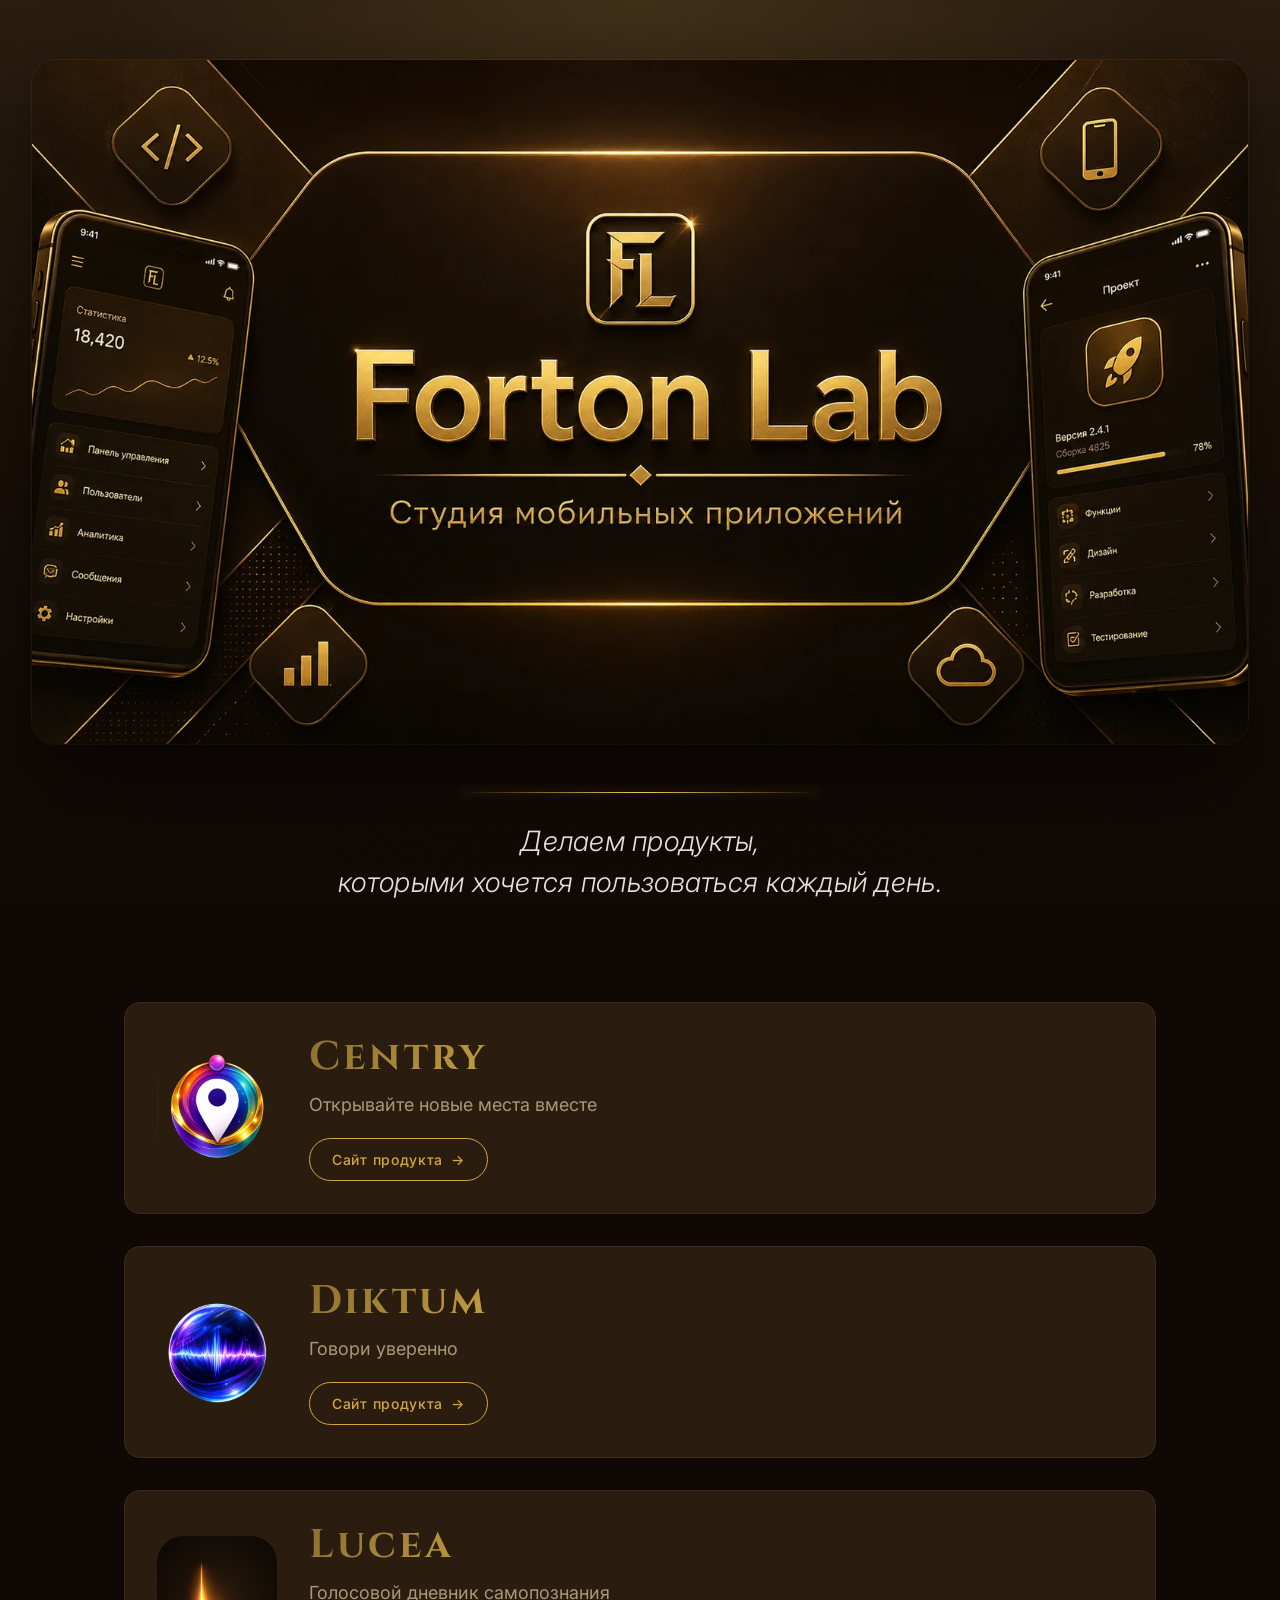
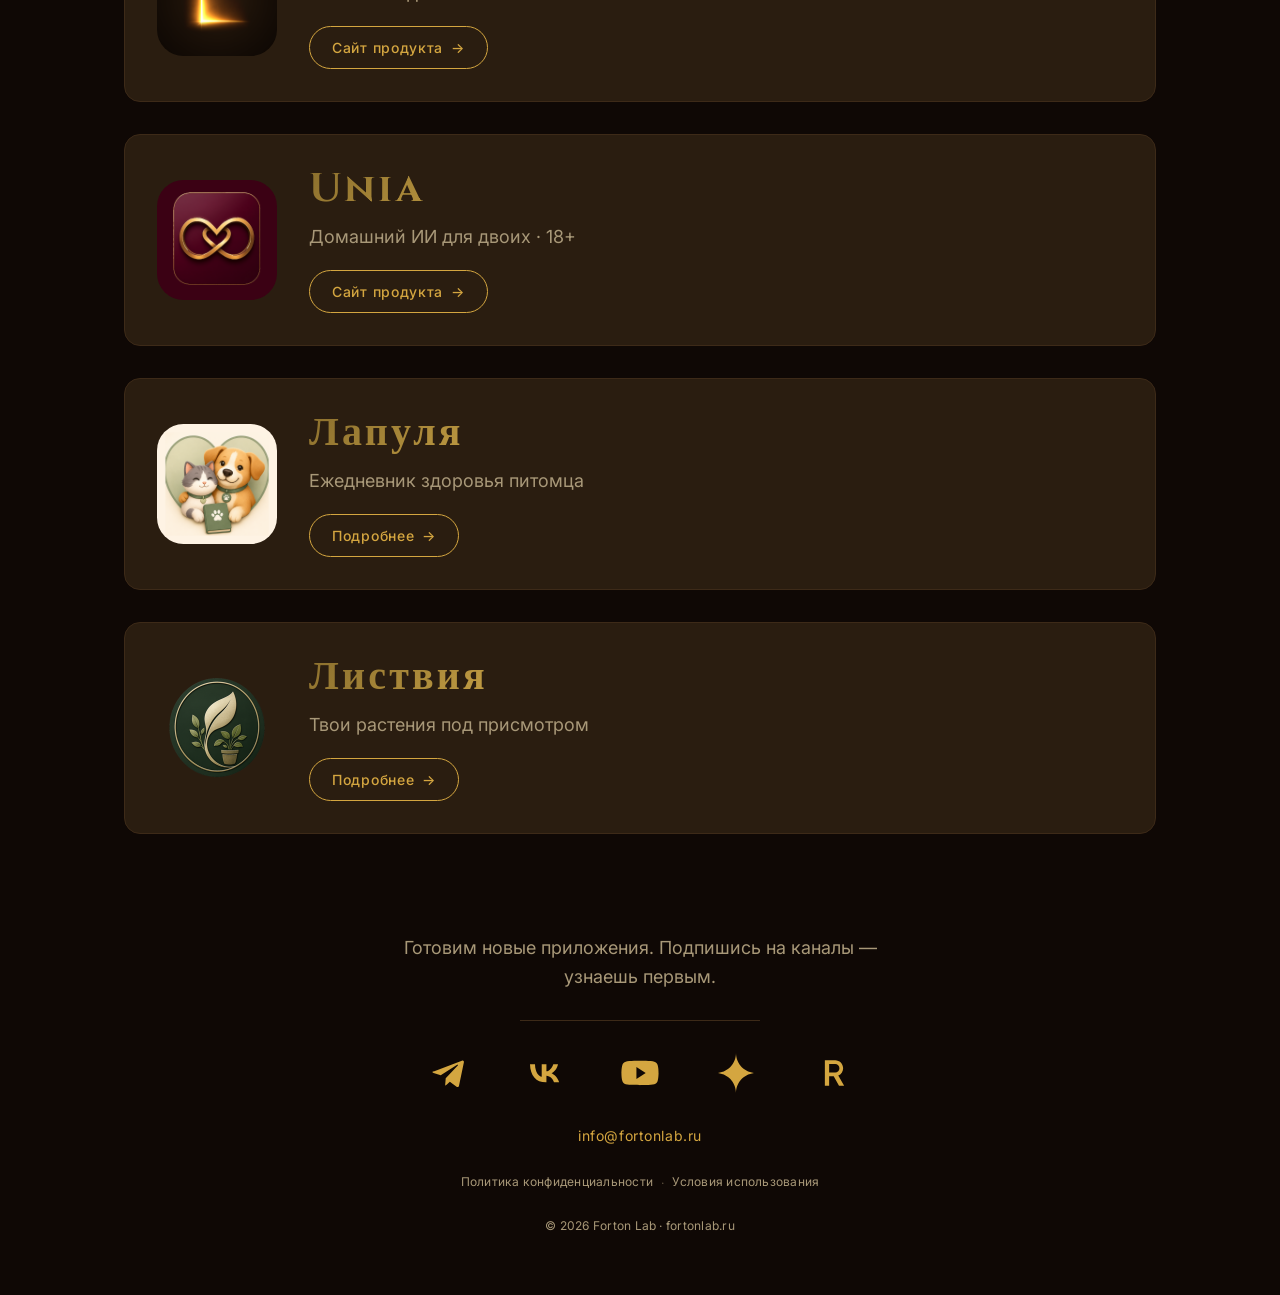
==== index.html @ 4fe11353 "feat: лендинг Листвии (fortonlab.ru/listvia) + карточка на главной + Metrika click_app_listvia Co-Au" ====
<!DOCTYPE html>
<html lang="ru">
<head>
  <meta charset="UTF-8">
  <meta name="viewport" content="width=device-width, initial-scale=1.0">
  <title>Forton Lab — российская студия мобильных приложений</title>
  <meta name="description" content="Forton Lab — российская студия мобильных приложений. Centry, Diktum и другие продукты для русскоязычной аудитории.">

  <meta property="og:type" content="website">
  <meta property="og:url" content="https://fortonlab.ru/">
  <meta property="og:title" content="Forton Lab — российская студия мобильных приложений">
  <meta property="og:description" content="Делаем продукты, которыми хочется пользоваться каждый день. Centry, Diktum и другие.">
  <meta property="og:image" content="https://fortonlab.ru/assets/og.png">
  <meta property="og:locale" content="ru_RU">

  <meta name="twitter:card" content="summary_large_image">
  <meta name="twitter:title" content="Forton Lab — российская студия мобильных приложений">
  <meta name="twitter:description" content="Делаем продукты, которыми хочется пользоваться каждый день.">
  <meta name="twitter:image" content="https://fortonlab.ru/assets/og.png">

  <link rel="icon" type="image/png" sizes="32x32" href="assets/favicon-32.png?v=2">
  <link rel="icon" type="image/png" sizes="192x192" href="assets/favicon-192.png?v=2">
  <link rel="apple-touch-icon" sizes="180x180" href="assets/favicon-180.png?v=2">

  <link rel="preconnect" href="https://fonts.googleapis.com">
  <link rel="preconnect" href="https://fonts.gstatic.com" crossorigin>
  <link rel="preload" as="style" href="https://fonts.googleapis.com/css2?family=Cinzel:wght@400;700;900&family=Inter:wght@300;400;500&display=swap">
  <link rel="stylesheet" href="https://fonts.googleapis.com/css2?family=Cinzel:wght@400;700;900&family=Inter:wght@300;400;500&display=swap">

  <link rel="stylesheet" href="styles.css">
    <!-- Yandex.Metrika counter -->
    <script type="text/javascript">
       (function(m,e,t,r,i,k,a){m[i]=m[i]||function(){(m[i].a=m[i].a||[]).push(arguments)};
       m[i].l=1*new Date();
       for (var j = 0; j < document.scripts.length; j++) {if (document.scripts[j].src === r) { return; }}
       k=e.createElement(t),a=e.getElementsByTagName(t)[0],k.async=1,k.src=r,a.parentNode.insertBefore(k,a)})
       (window, document, "script", "https://mc.yandex.ru/metrika/tag.js?id=109268634", "ym");

       ym(109268634, "init", {
            ssr:true,
            webvisor:true,
            clickmap:true,
            ecommerce:"dataLayer",
            accurateTrackBounce:true,
            trackLinks:true
       });
    </script>
    <noscript><div><img src="https://mc.yandex.ru/watch/109268634" style="position:absolute; left:-9999px;" alt="" /></div></noscript>
    <!-- /Yandex.Metrika counter -->
    <!-- Yandex.Metrika goals -->
    <script>
    (function() {
      var rules = [
      ["centryweb.ru", "click_app_centry"],
      ["diktumweb.ru", "click_app_diktum"],
      ["luceaweb.ru", "click_app_lucea"],
      ["uniaweb.ru", "click_app_unia"],
      ["/lapulya", "click_app_lapulya"],
      ["/listvia", "click_app_listvia"],
      ["t.me/", "click_channel_tg"],
      ["vk.com/", "click_channel_vk"],
      ["youtube.com/", "click_channel_youtube"],
      ["dzen.ru/", "click_channel_dzen"],
      ["rutube.ru/", "click_channel_rutube"]
      ];
      document.addEventListener('click', function(e) {
        var a = e.target.closest && e.target.closest('a[href]');
        if (!a || !window.ym) return;
        var href = a.getAttribute('href') || '';
        for (var i = 0; i < rules.length; i++) {
          if (href.indexOf(rules[i][0]) !== -1) {
            ym(109268634, 'reachGoal', rules[i][1]);
            break;
          }
        }
      }, true);
    })();
    </script>
    <!-- /Yandex.Metrika goals -->

</head>
<body>

  <main>

    <section class="hero" aria-labelledby="hero-mission">
      <img class="hero__banner" src="assets/hero-banner.webp" alt="Forton Lab — Студия мобильных приложений" width="1600" height="900">
      <p class="hero__mission" id="hero-mission">
        Делаем продукты,<br>
        которыми хочется пользоваться каждый день.
      </p>
    </section>

    <section class="products" aria-label="Продукты студии">

      <article class="product product--left">
        <div class="product__icon-wrap">
          <img class="product__icon" src="assets/centry-icon.png" alt="Centry" width="120" height="120">
        </div>
        <div class="product__body">
          <h2 class="product__name">Centry</h2>
          <p class="product__tagline">Открывайте новые места вместе</p>
          <a class="product__cta" href="https://centryweb.ru" target="_blank" rel="noopener noreferrer">
            Сайт продукта <span aria-hidden="true">→</span>
          </a>
        </div>
      </article>

      <article class="product">
        <div class="product__icon-wrap">
          <img class="product__icon" src="assets/diktum-icon.png" alt="Diktum" width="120" height="120">
        </div>
        <div class="product__body">
          <h2 class="product__name">Diktum</h2>
          <p class="product__tagline">Говори уверенно</p>
          <a class="product__cta" href="https://diktumweb.ru" target="_blank" rel="noopener noreferrer">
            Сайт продукта <span aria-hidden="true">→</span>
          </a>
        </div>
      </article>

      <article class="product">
        <div class="product__icon-wrap">
          <img class="product__icon" src="assets/lucea-icon.png" alt="Lucea" width="120" height="120">
        </div>
        <div class="product__body">
          <h2 class="product__name">Lucea</h2>
          <p class="product__tagline">Голосовой дневник самопознания</p>
          <a class="product__cta" href="https://luceaweb.ru" target="_blank" rel="noopener noreferrer">
            Сайт продукта <span aria-hidden="true">→</span>
          </a>
        </div>
      </article>

      <article class="product">
        <div class="product__icon-wrap">
          <img class="product__icon" src="assets/unia-icon.png" alt="Unia" width="120" height="120">
        </div>
        <div class="product__body">
          <h2 class="product__name">Unia</h2>
          <p class="product__tagline">Домашний ИИ для двоих · 18+</p>
          <a class="product__cta" href="https://uniaweb.ru" target="_blank" rel="noopener noreferrer">
            Сайт продукта <span aria-hidden="true">→</span>
          </a>
        </div>
      </article>

      <article class="product">
        <div class="product__icon-wrap">
          <img class="product__icon" src="assets/lapulya-icon.png" alt="Лапуля" width="120" height="120">
        </div>
        <div class="product__body">
          <h2 class="product__name">Лапуля</h2>
          <p class="product__tagline">Ежедневник здоровья питомца</p>
          <a class="product__cta" href="/lapulya/">
            Подробнее <span aria-hidden="true">→</span>
          </a>
        </div>
      </article>

      <article class="product">
        <div class="product__icon-wrap">
          <img class="product__icon" src="assets/listvia-icon.png" alt="Листвия" width="120" height="120">
        </div>
        <div class="product__body">
          <h2 class="product__name">Листвия</h2>
          <p class="product__tagline">Твои растения под присмотром</p>
          <a class="product__cta" href="/listvia/">
            Подробнее <span aria-hidden="true">→</span>
          </a>
        </div>
      </article>

    </section>

    <section class="soon" aria-label="Скоро">
      <p>Готовим новые приложения. Подпишись на каналы — узнаешь первым.</p>
    </section>

    <footer class="footer">
      <div class="footer__divider" aria-hidden="true"></div>
      <nav class="footer__channels" aria-label="Каналы студии">
        <a class="footer__link" href="https://t.me/fortonlab" target="_blank" rel="noopener noreferrer" aria-label="Telegram">
          <svg viewBox="0 0 28 28" width="28" height="28" fill="none" xmlns="http://www.w3.org/2000/svg" aria-hidden="true">
            <path d="M3.5 13.2L23.7 5.4c.9-.3 1.7.3 1.4 1.3l-3.4 16.2c-.2 1-.9 1.2-1.7.7l-4.7-3.5-2.3 2.2c-.3.3-.5.5-1 .5l.4-5.1L21 8.5c.4-.3-.1-.5-.6-.2l-11.5 7.2-5-1.5c-1.1-.3-1.1-1 .3-1.4z" fill="currentColor"/>
          </svg>
        </a>
        <a class="footer__link" href="https://vk.com/fortonlab" target="_blank" rel="noopener noreferrer" aria-label="VK">
          <svg viewBox="0 0 28 28" width="28" height="28" fill="none" xmlns="http://www.w3.org/2000/svg" aria-hidden="true">
            <path d="M15.4 20.5c-7 0-11-4.8-11.2-12.7h3.5c.1 5.8 2.7 8.3 4.7 8.8V7.8h3.3v5c2-.2 4.1-2.5 4.8-5h3.3c-.5 3.1-2.8 5.4-4.5 6.4 1.7.8 4.3 2.8 5.3 6.3h-3.6c-.8-2.5-2.7-4.4-5.3-4.6v4.6h-.3z" fill="currentColor"/>
          </svg>
        </a>
        <a class="footer__link" href="https://youtube.com/@fortonlab" target="_blank" rel="noopener noreferrer" aria-label="YouTube">
          <svg viewBox="0 0 28 28" width="28" height="28" fill="none" xmlns="http://www.w3.org/2000/svg" aria-hidden="true">
            <path d="M26.4 8.5c-.3-1.2-1.2-2.1-2.4-2.4C21.8 5.5 14 5.5 14 5.5s-7.8 0-10 .6c-1.2.3-2.1 1.2-2.4 2.4C1 10.7 1 14 1 14s0 3.3.6 5.5c.3 1.2 1.2 2.1 2.4 2.4 2.2.6 10 .6 10 .6s7.8 0 10-.6c1.2-.3 2.1-1.2 2.4-2.4.6-2.2.6-5.5.6-5.5s0-3.3-.6-5.5zM11.5 18.2v-8.4l6.5 4.2-6.5 4.2z" fill="currentColor"/>
          </svg>
        </a>
        <a class="footer__link" href="https://dzen.ru/fortonlab" target="_blank" rel="noopener noreferrer" aria-label="Дзен">
          <svg viewBox="0 0 28 28" width="28" height="28" xmlns="http://www.w3.org/2000/svg" aria-hidden="true">
            <path d="M14 0c0 7.732 6.268 14 14 14-7.732 0-14 6.268-14 14 0-7.732-6.268-14-14-14 7.732 0 14-6.268 14-14z" fill="currentColor"/>
          </svg>
        </a>
        <a class="footer__link" href="https://rutube.ru/channel/78015944/" target="_blank" rel="noopener noreferrer" aria-label="Rutube">
          <svg viewBox="0 0 28 28" width="28" height="28" xmlns="http://www.w3.org/2000/svg" aria-hidden="true">
            <path d="M9 5h7.2c3.1 0 5.6 2.5 5.6 5.6 0 2.3-1.4 4.3-3.4 5.1L22.5 23h-3.6l-3.7-6.7H12V23H9V5zm3 2.7v6h4.2c1.7 0 3-1.3 3-3s-1.3-3-3-3H12z" fill="currentColor"/>
          </svg>
        </a>
      </nav>
      <a class="footer__email" href="mailto:info@fortonlab.ru">info@fortonlab.ru</a>
      <nav class="footer__legal" aria-label="Юридические документы">
        <a href="/privacy">Политика конфиденциальности</a>
        <span aria-hidden="true">·</span>
        <a href="/terms">Условия использования</a>
      </nav>
      <p class="footer__copy">© 2026 Forton Lab · fortonlab.ru</p>
    </footer>

  </main>

</body>
</html>
---- styles.css ----
/* ==============================================================
   Forton Lab — landing styles
   Палитра: тёмно-коричневый премиум + золото
   ============================================================== */

:root {
  --bg-base: #1A0F08;
  --bg-deep: #0F0805;
  --bg-card: #2A1D10;
  --border: #3D2A18;
  --gold: #D4A640;
  --gold-bright: #F4C757;
  --gold-dark: #8B6F2D;
  --gold-mid: #B58A3C;
  --text: #E8E0D0;
  --text-muted: #A89878;

  --gold-linear: linear-gradient(135deg, #8B6F2D 0%, #F4C757 50%, #B58A3C 100%);

  --font-display: 'Cinzel', Georgia, serif;
  --font-body: 'Inter', system-ui, -apple-system, sans-serif;
}

/* ----- Reset ----- */

*, *::before, *::after {
  box-sizing: border-box;
  margin: 0;
  padding: 0;
}

html {
  scroll-behavior: smooth;
}

body {
  min-height: 100vh;
  font-family: var(--font-body);
  font-weight: 400;
  color: var(--text);
  background-color: var(--bg-deep);
  background-image:
    radial-gradient(ellipse 70% 45% at 50% 0%, rgba(244, 199, 87, 0.10) 0%, rgba(244, 199, 87, 0) 60%),
    radial-gradient(ellipse 90% 60% at 50% 35%, rgba(212, 166, 64, 0.06) 0%, rgba(212, 166, 64, 0) 65%),
    radial-gradient(ellipse 120% 80% at 50% 100%, rgba(15, 8, 5, 0.85) 0%, rgba(15, 8, 5, 0) 70%),
    linear-gradient(180deg, #2A1D10 0%, #1A0F08 45%, #0F0805 100%);
  background-attachment: fixed;
  background-repeat: no-repeat;
  -webkit-font-smoothing: antialiased;
  -moz-osx-font-smoothing: grayscale;
  text-rendering: optimizeLegibility;
  line-height: 1.5;
  position: relative;
}

body::before {
  content: "";
  position: fixed;
  inset: 0;
  pointer-events: none;
  z-index: 0;
  background-image: url("data:image/svg+xml;utf8,<svg xmlns='http://www.w3.org/2000/svg' width='160' height='160'><filter id='n'><feTurbulence type='fractalNoise' baseFrequency='0.9' numOctaves='2' stitchTiles='stitch'/><feColorMatrix values='0 0 0 0 0.83 0 0 0 0 0.65 0 0 0 0 0.25 0 0 0 0.06 0'/></filter><rect width='100%' height='100%' filter='url(%23n)'/></svg>");
  opacity: 0.35;
  mix-blend-mode: overlay;
}


img {
  max-width: 100%;
  height: auto;
  display: block;
}

a {
  color: var(--gold);
  text-decoration: none;
  transition: color 0.2s ease;
}

main {
  width: 100%;
  max-width: 1080px;
  margin: 0 auto;
  padding: 0 24px;
  position: relative;
  z-index: 1;
}

/* ----- Gold linear text helper ----- */

.gold-text {
  background: var(--gold-linear);
  -webkit-background-clip: text;
  -webkit-text-fill-color: transparent;
  background-clip: text;
  color: transparent;
}

/* ============================================================
   1. Hero
   ============================================================ */

.hero {
  min-height: min(100vh, 880px);
  display: flex;
  flex-direction: column;
  align-items: center;
  justify-content: center;
  text-align: center;
  padding: 60px 0;
  gap: 48px;
  /* выход за пределы main для широкого баннера */
  width: 100vw;
  margin-left: calc(50% - 50vw);
  margin-right: calc(50% - 50vw);
  padding-left: 32px;
  padding-right: 32px;
}

.hero__banner {
  width: 100%;
  max-width: 1500px;
  height: auto;
  border-radius: 24px;
  box-shadow:
    0 32px 80px rgba(0, 0, 0, 0.5),
    0 0 0 1px rgba(212, 166, 64, 0.10);
}

.hero__mission {
  max-width: 880px;
  font-family: var(--font-body);
  font-size: clamp(20px, 2.4vw, 28px);
  font-weight: 300;
  font-style: italic;
  color: var(--text);
  line-height: 1.45;
  letter-spacing: 0.01em;
  position: relative;
}

.hero__mission::before {
  content: "";
  display: block;
  width: clamp(200px, 38vw, 360px);
  height: 1px;
  margin: 0 auto 28px;
  background: linear-gradient(90deg,
    rgba(212, 166, 64, 0) 0%,
    rgba(212, 166, 64, 0.5) 20%,
    rgba(244, 199, 87, 1) 50%,
    rgba(212, 166, 64, 0.5) 80%,
    rgba(212, 166, 64, 0) 100%);
  box-shadow: 0 0 8px rgba(244, 199, 87, 0.4);
}

/* ============================================================
   2-3. Products
   ============================================================ */

.products {
  display: flex;
  flex-direction: column;
  gap: 32px;
  padding: 40px 0;
}

.product {
  display: flex;
  align-items: center;
  gap: 32px;
  background: var(--bg-card);
  border: 1px solid var(--border);
  border-radius: 16px;
  padding: 32px;
  transition: box-shadow 0.3s ease, border-color 0.3s ease, transform 0.3s ease;
}

.product:hover {
  box-shadow: 0 0 24px rgba(212, 166, 64, 0.12);
  border-color: rgba(212, 166, 64, 0.35);
  transform: translateY(-2px);
}

.product--right {
  flex-direction: row-reverse;
  text-align: right;
}

.product__icon-wrap {
  flex: 0 0 auto;
}

.product__icon {
  width: 120px;
  height: 120px;
  border-radius: 22%;
  display: block;
}

.product__body {
  flex: 1 1 auto;
  display: flex;
  flex-direction: column;
  gap: 12px;
  min-width: 0;
}

.product--right .product__body {
  align-items: flex-end;
}

.product__name {
  font-family: var(--font-display);
  font-weight: 700;
  font-size: clamp(28px, 4vw, 40px);
  letter-spacing: 0.08em;
  line-height: 1.1;
  background: var(--gold-linear);
  -webkit-background-clip: text;
  -webkit-text-fill-color: transparent;
  background-clip: text;
  color: transparent;
}

.product__tagline {
  font-size: clamp(15px, 1.6vw, 18px);
  font-weight: 400;
  color: var(--text-muted);
}

.product__cta {
  display: inline-flex;
  align-items: center;
  gap: 8px;
  margin-top: 8px;
  padding: 10px 22px;
  border: 1px solid var(--gold);
  border-radius: 999px;
  background: transparent;
  color: var(--gold);
  font-family: var(--font-body);
  font-size: 14px;
  font-weight: 500;
  letter-spacing: 0.05em;
  text-transform: none;
  transition: background 0.2s ease, border-color 0.2s ease, color 0.2s ease;
  align-self: flex-start;
}

.product--right .product__cta {
  align-self: flex-end;
}

.product__cta:hover,
.product__cta:focus-visible {
  background: rgba(212, 166, 64, 0.08);
  border-color: var(--gold-bright);
  color: var(--gold-bright);
  outline: none;
}

.product__cta:focus-visible {
  outline: 2px solid var(--gold-bright);
  outline-offset: 3px;
}

/* ============================================================
   4. Soon
   ============================================================ */

.soon {
  text-align: center;
  padding: 60px 0 16px;
}

.soon p {
  font-size: 18px;
  color: var(--text-muted);
  max-width: 520px;
  margin: 0 auto;
  line-height: 1.6;
}

/* ============================================================
   5. Footer
   ============================================================ */

.footer {
  display: flex;
  flex-direction: column;
  align-items: center;
  gap: 24px;
  padding: 12px 0 60px;
}

.footer__divider {
  width: 240px;
  height: 1px;
  background: var(--border);
}

.footer__channels {
  display: flex;
  align-items: center;
  gap: 40px;
}

.footer__link {
  display: inline-flex;
  align-items: center;
  justify-content: center;
  width: 56px;
  height: 56px;
  border-radius: 50%;
  color: var(--gold);
  transition: color 0.2s ease, background 0.2s ease, transform 0.2s ease;
}

.footer__link svg {
  width: 40px;
  height: 40px;
}

.footer__link:hover,
.footer__link:focus-visible {
  color: var(--gold-bright);
  background: rgba(212, 166, 64, 0.06);
  transform: translateY(-1px);
  outline: none;
}

.footer__link:focus-visible {
  outline: 2px solid var(--gold-bright);
  outline-offset: 2px;
}

.footer__email {
  font-size: 14px;
  font-weight: 400;
  letter-spacing: 0.04em;
  color: var(--gold);
  border-bottom: 1px solid transparent;
  padding-bottom: 2px;
  transition: color 0.2s ease, border-color 0.2s ease;
}

.footer__email:hover,
.footer__email:focus-visible {
  color: var(--gold-bright);
  border-bottom-color: rgba(244, 199, 87, 0.5);
  outline: none;
}

.footer__email:focus-visible {
  outline: 2px solid var(--gold-bright);
  outline-offset: 4px;
  border-radius: 2px;
}

.footer__legal {
  display: flex;
  align-items: center;
  gap: 8px;
  font-size: 12px;
  letter-spacing: 0.02em;
}

.footer__legal a {
  color: var(--text-muted);
  text-decoration: none;
  border-bottom: 1px solid transparent;
  padding-bottom: 1px;
  transition: color 0.2s ease, border-color 0.2s ease;
}

.footer__legal a:hover,
.footer__legal a:focus-visible {
  color: var(--gold);
  border-bottom-color: rgba(212, 166, 64, 0.5);
  outline: none;
}

.footer__legal a:focus-visible {
  outline: 2px solid var(--gold-bright);
  outline-offset: 4px;
  border-radius: 2px;
}

.footer__legal span {
  color: var(--text-muted);
  opacity: 0.5;
}

.footer__copy {
  font-size: 12px;
  color: var(--text-muted);
  letter-spacing: 0.02em;
}

/* ============================================================
   Responsive — единственный брейкпоинт 768px
   ============================================================ */

@media (max-width: 768px) {

  main {
    padding: 0 20px;
  }

  .hero {
    min-height: auto;
    padding: 60px 16px 48px;
    gap: 32px;
  }

  .hero__banner {
    border-radius: 14px;
    box-shadow:
      0 16px 36px rgba(0, 0, 0, 0.4),
      0 0 0 1px rgba(212, 166, 64, 0.08);
  }

  .hero__mission {
    font-size: 18px;
    max-width: 92%;
    line-height: 1.5;
  }

  .hero__mission::before {
    width: clamp(160px, 60vw, 240px);
    margin-bottom: 20px;
  }

  .products {
    padding: 24px 0;
    gap: 20px;
  }

  .product,
  .product--right {
    flex-direction: column;
    text-align: center;
    align-items: center;
    gap: 20px;
    padding: 28px 24px;
  }

  .product--right .product__body,
  .product__body {
    align-items: center;
  }

  .product__cta,
  .product--right .product__cta {
    align-self: center;
  }

  .soon {
    padding: 40px 0 12px;
  }

  .soon p {
    font-size: 16px;
  }

  .footer {
    padding: 8px 0 48px;
  }

  .footer__channels {
    gap: 28px;
  }

  .footer__link {
    width: 48px;
    height: 48px;
  }

  .footer__link svg {
    width: 34px;
    height: 34px;
  }

}
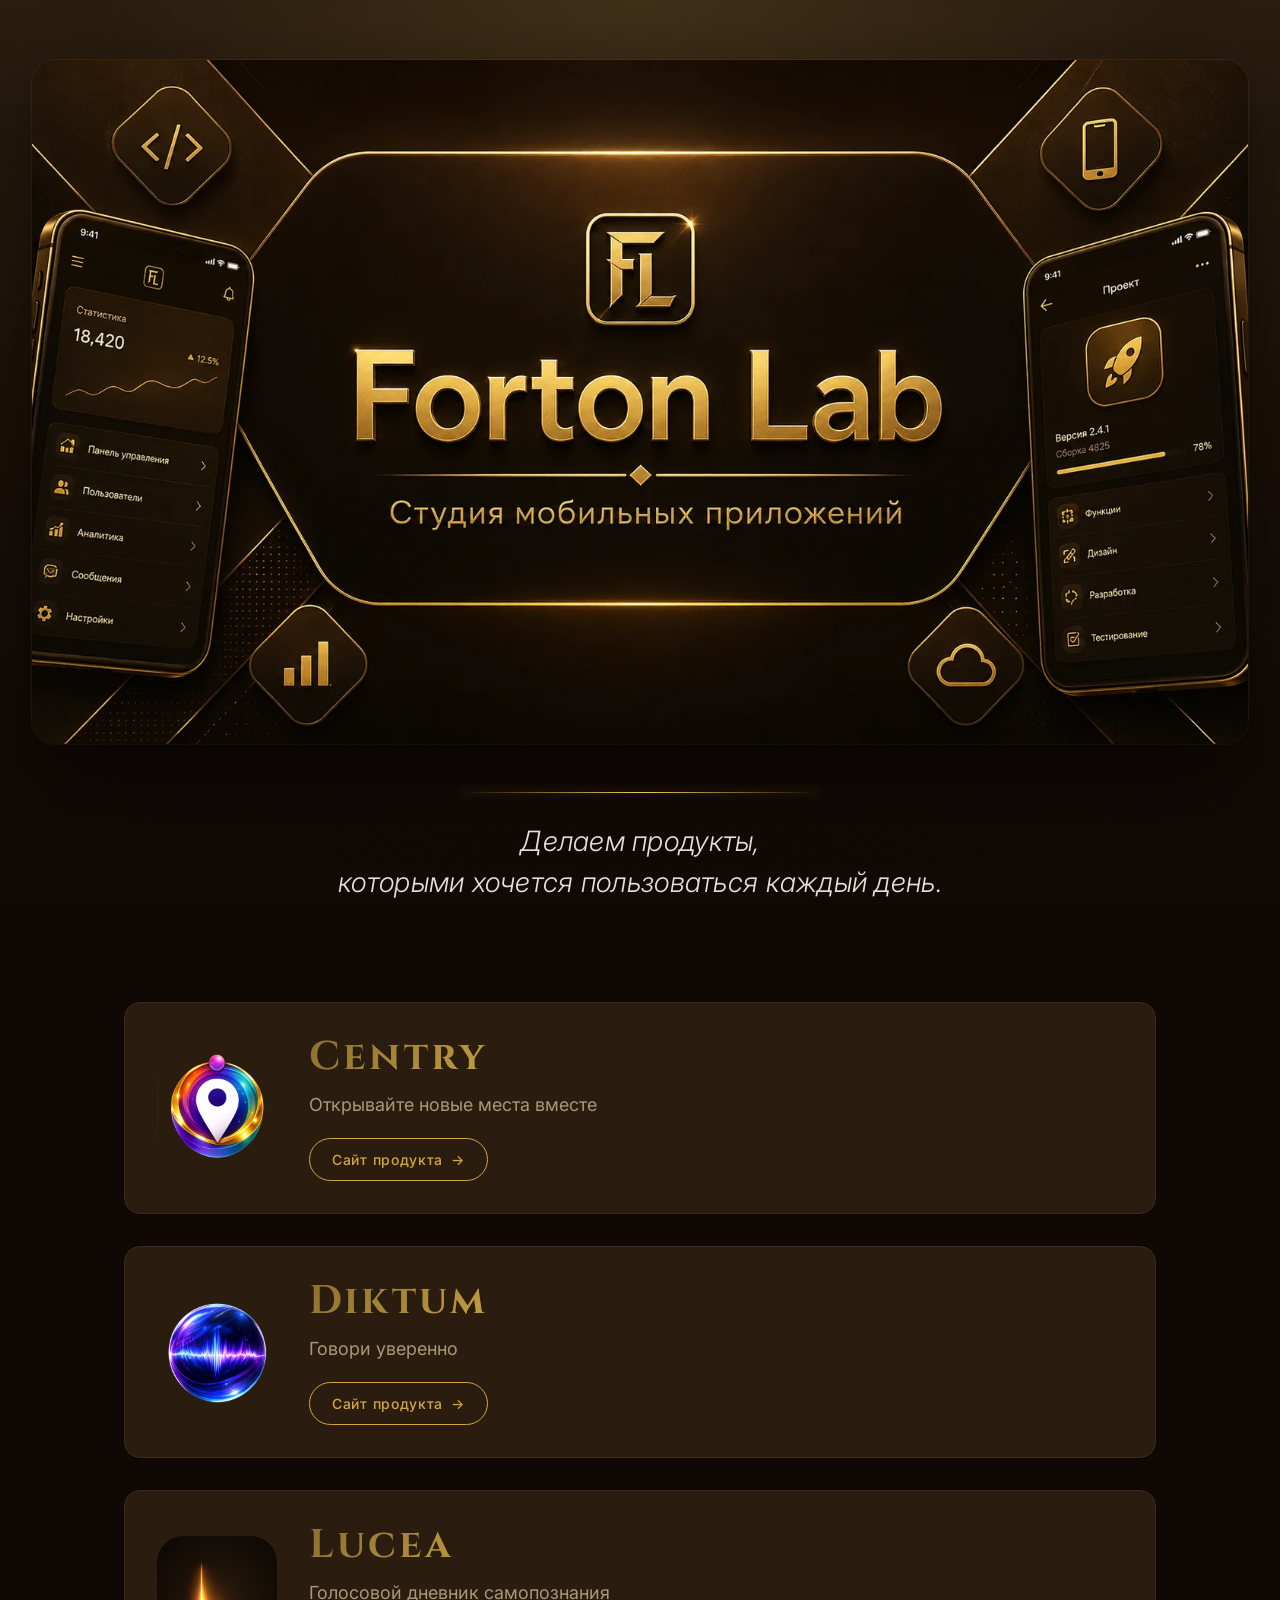
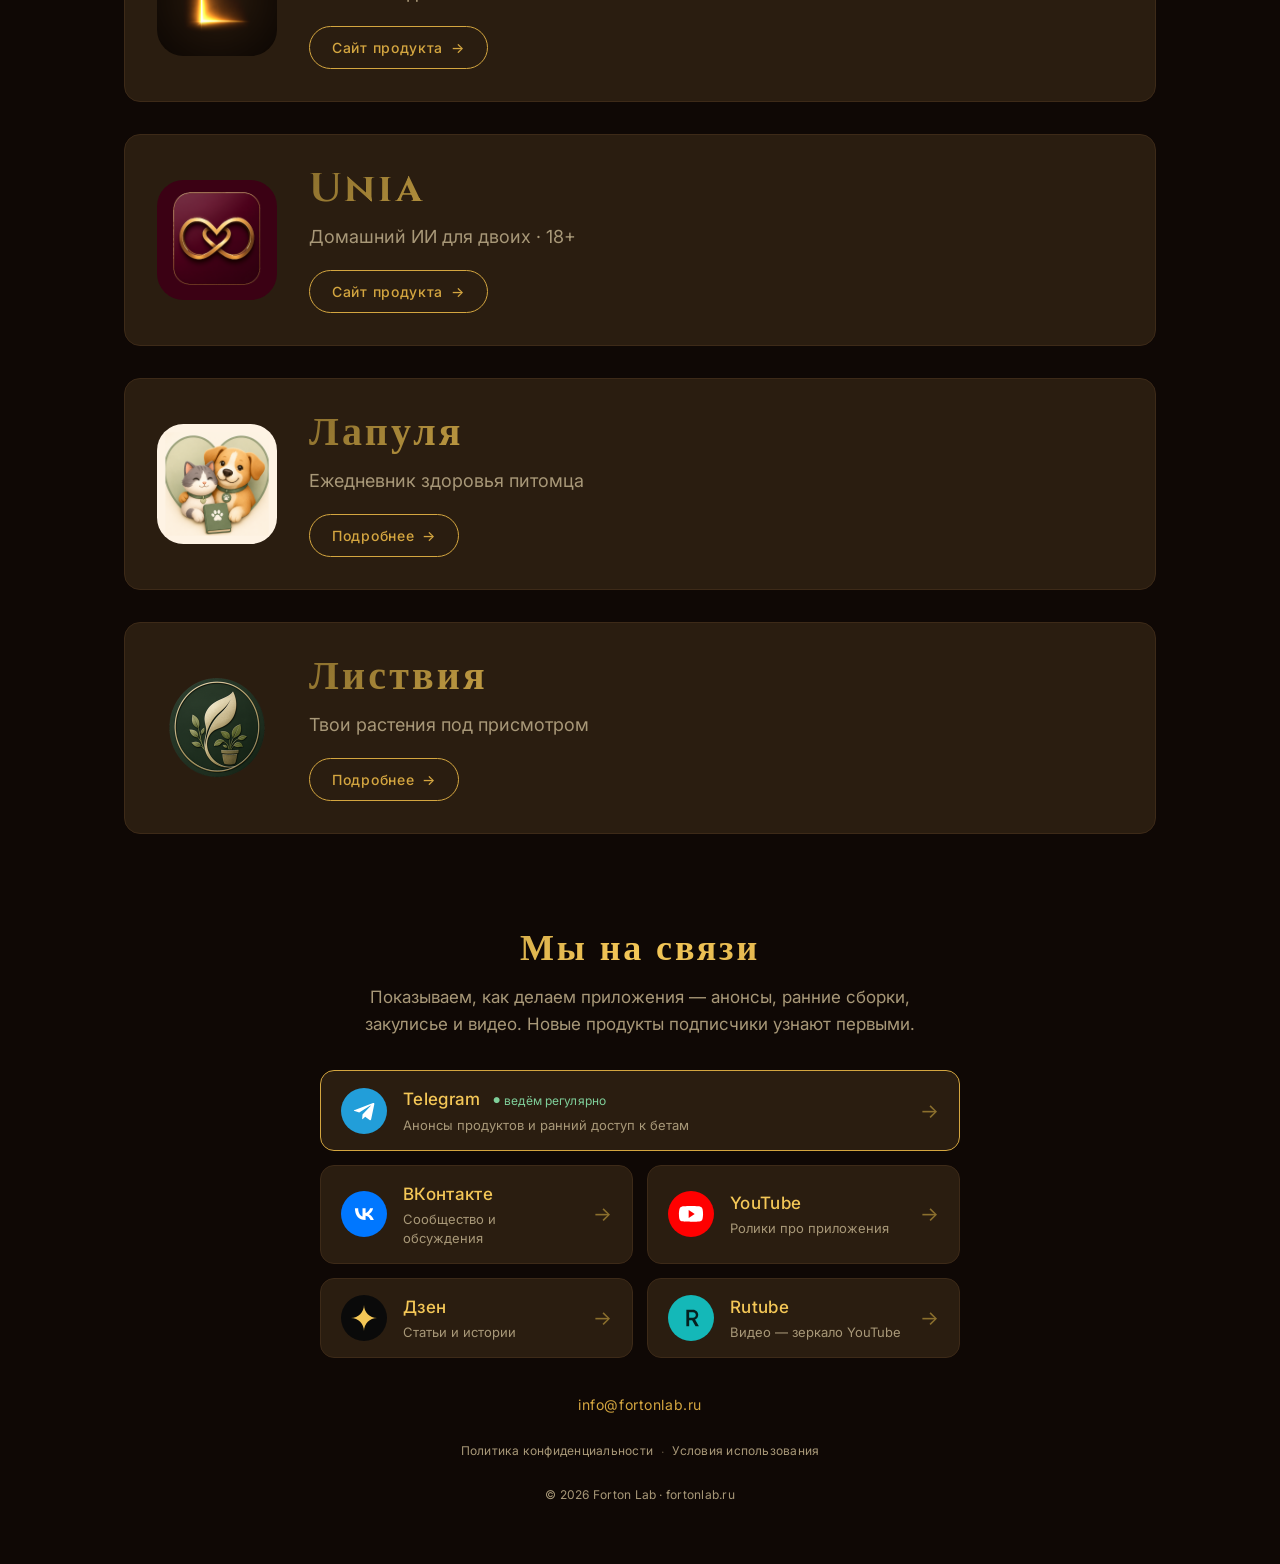
==== commit 2de64496: "feat(landing): блок «Мы на связи» с карточками каналов вместо иконок в подвале Заменил подвальный ря" ====
--- a/index.html
+++ b/index.html
@@ -173,39 +173,69 @@
 
     </section>
 
-    <section class="soon" aria-label="Скоро">
-      <p>Готовим новые приложения. Подпишись на каналы — узнаешь первым.</p>
+    <section class="community" aria-label="Каналы и сообщества студии">
+      <h2 class="community__title gold-text">Мы на связи</h2>
+      <p class="community__sub">Показываем, как делаем приложения — анонсы, ранние сборки, закулисье и видео. Новые продукты подписчики узнают первыми.</p>
+
+      <a class="channel channel--featured" href="https://t.me/fortonlab" target="_blank" rel="noopener noreferrer">
+        <span class="channel__badge channel__badge--tg" aria-hidden="true">
+          <svg viewBox="0 0 28 28" width="28" height="28" fill="none" xmlns="http://www.w3.org/2000/svg"><path d="M3.5 13.2L23.7 5.4c.9-.3 1.7.3 1.4 1.3l-3.4 16.2c-.2 1-.9 1.2-1.7.7l-4.7-3.5-2.3 2.2c-.3.3-.5.5-1 .5l.4-5.1L21 8.5c.4-.3-.1-.5-.6-.2l-11.5 7.2-5-1.5c-1.1-.3-1.1-1 .3-1.4z" fill="currentColor"/></svg>
+        </span>
+        <span class="channel__body">
+          <span class="channel__name">Telegram <span class="channel__live">ведём регулярно</span></span>
+          <span class="channel__desc">Анонсы продуктов и ранний доступ к бетам</span>
+        </span>
+        <span class="channel__arrow" aria-hidden="true">→</span>
+      </a>
+
+      <div class="community__grid">
+        <a class="channel" href="https://vk.com/fortonlab" target="_blank" rel="noopener noreferrer">
+          <span class="channel__badge channel__badge--vk" aria-hidden="true">
+            <svg viewBox="0 0 28 28" width="28" height="28" fill="none" xmlns="http://www.w3.org/2000/svg"><path d="M15.4 20.5c-7 0-11-4.8-11.2-12.7h3.5c.1 5.8 2.7 8.3 4.7 8.8V7.8h3.3v5c2-.2 4.1-2.5 4.8-5h3.3c-.5 3.1-2.8 5.4-4.5 6.4 1.7.8 4.3 2.8 5.3 6.3h-3.6c-.8-2.5-2.7-4.4-5.3-4.6v4.6h-.3z" fill="currentColor"/></svg>
+          </span>
+          <span class="channel__body">
+            <span class="channel__name">ВКонтакте</span>
+            <span class="channel__desc">Сообщество и обсуждения</span>
+          </span>
+          <span class="channel__arrow" aria-hidden="true">→</span>
+        </a>
+
+        <a class="channel" href="https://youtube.com/@fortonlab" target="_blank" rel="noopener noreferrer">
+          <span class="channel__badge channel__badge--yt" aria-hidden="true">
+            <svg viewBox="0 0 28 28" width="28" height="28" fill="none" xmlns="http://www.w3.org/2000/svg"><path d="M26.4 8.5c-.3-1.2-1.2-2.1-2.4-2.4C21.8 5.5 14 5.5 14 5.5s-7.8 0-10 .6c-1.2.3-2.1 1.2-2.4 2.4C1 10.7 1 14 1 14s0 3.3.6 5.5c.3 1.2 1.2 2.1 2.4 2.4 2.2.6 10 .6 10 .6s7.8 0 10-.6c1.2-.3 2.1-1.2 2.4-2.4.6-2.2.6-5.5.6-5.5s0-3.3-.6-5.5zM11.5 18.2v-8.4l6.5 4.2-6.5 4.2z" fill="currentColor"/></svg>
+          </span>
+          <span class="channel__body">
+            <span class="channel__name">YouTube</span>
+            <span class="channel__desc">Ролики про приложения</span>
+          </span>
+          <span class="channel__arrow" aria-hidden="true">→</span>
+        </a>
+
+        <a class="channel" href="https://dzen.ru/fortonlab" target="_blank" rel="noopener noreferrer">
+          <span class="channel__badge channel__badge--dzen" aria-hidden="true">
+            <svg viewBox="0 0 28 28" width="28" height="28" xmlns="http://www.w3.org/2000/svg"><path d="M14 0c0 7.732 6.268 14 14 14-7.732 0-14 6.268-14 14 0-7.732-6.268-14-14-14 7.732 0 14-6.268 14-14z" fill="currentColor"/></svg>
+          </span>
+          <span class="channel__body">
+            <span class="channel__name">Дзен</span>
+            <span class="channel__desc">Статьи и истории</span>
+          </span>
+          <span class="channel__arrow" aria-hidden="true">→</span>
+        </a>
+
+        <a class="channel" href="https://rutube.ru/channel/78015944/" target="_blank" rel="noopener noreferrer">
+          <span class="channel__badge channel__badge--rt" aria-hidden="true">
+            <svg viewBox="0 0 28 28" width="28" height="28" xmlns="http://www.w3.org/2000/svg"><path d="M9 5h7.2c3.1 0 5.6 2.5 5.6 5.6 0 2.3-1.4 4.3-3.4 5.1L22.5 23h-3.6l-3.7-6.7H12V23H9V5zm3 2.7v6h4.2c1.7 0 3-1.3 3-3s-1.3-3-3-3H12z" fill="currentColor"/></svg>
+          </span>
+          <span class="channel__body">
+            <span class="channel__name">Rutube</span>
+            <span class="channel__desc">Видео — зеркало YouTube</span>
+          </span>
+          <span class="channel__arrow" aria-hidden="true">→</span>
+        </a>
+      </div>
     </section>
 
     <footer class="footer">
-      <div class="footer__divider" aria-hidden="true"></div>
-      <nav class="footer__channels" aria-label="Каналы студии">
-        <a class="footer__link" href="https://t.me/fortonlab" target="_blank" rel="noopener noreferrer" aria-label="Telegram">
-          <svg viewBox="0 0 28 28" width="28" height="28" fill="none" xmlns="http://www.w3.org/2000/svg" aria-hidden="true">
-            <path d="M3.5 13.2L23.7 5.4c.9-.3 1.7.3 1.4 1.3l-3.4 16.2c-.2 1-.9 1.2-1.7.7l-4.7-3.5-2.3 2.2c-.3.3-.5.5-1 .5l.4-5.1L21 8.5c.4-.3-.1-.5-.6-.2l-11.5 7.2-5-1.5c-1.1-.3-1.1-1 .3-1.4z" fill="currentColor"/>
-          </svg>
-        </a>
-        <a class="footer__link" href="https://vk.com/fortonlab" target="_blank" rel="noopener noreferrer" aria-label="VK">
-          <svg viewBox="0 0 28 28" width="28" height="28" fill="none" xmlns="http://www.w3.org/2000/svg" aria-hidden="true">
-            <path d="M15.4 20.5c-7 0-11-4.8-11.2-12.7h3.5c.1 5.8 2.7 8.3 4.7 8.8V7.8h3.3v5c2-.2 4.1-2.5 4.8-5h3.3c-.5 3.1-2.8 5.4-4.5 6.4 1.7.8 4.3 2.8 5.3 6.3h-3.6c-.8-2.5-2.7-4.4-5.3-4.6v4.6h-.3z" fill="currentColor"/>
-          </svg>
-        </a>
-        <a class="footer__link" href="https://youtube.com/@fortonlab" target="_blank" rel="noopener noreferrer" aria-label="YouTube">
-          <svg viewBox="0 0 28 28" width="28" height="28" fill="none" xmlns="http://www.w3.org/2000/svg" aria-hidden="true">
-            <path d="M26.4 8.5c-.3-1.2-1.2-2.1-2.4-2.4C21.8 5.5 14 5.5 14 5.5s-7.8 0-10 .6c-1.2.3-2.1 1.2-2.4 2.4C1 10.7 1 14 1 14s0 3.3.6 5.5c.3 1.2 1.2 2.1 2.4 2.4 2.2.6 10 .6 10 .6s7.8 0 10-.6c1.2-.3 2.1-1.2 2.4-2.4.6-2.2.6-5.5.6-5.5s0-3.3-.6-5.5zM11.5 18.2v-8.4l6.5 4.2-6.5 4.2z" fill="currentColor"/>
-          </svg>
-        </a>
-        <a class="footer__link" href="https://dzen.ru/fortonlab" target="_blank" rel="noopener noreferrer" aria-label="Дзен">
-          <svg viewBox="0 0 28 28" width="28" height="28" xmlns="http://www.w3.org/2000/svg" aria-hidden="true">
-            <path d="M14 0c0 7.732 6.268 14 14 14-7.732 0-14 6.268-14 14 0-7.732-6.268-14-14-14 7.732 0 14-6.268 14-14z" fill="currentColor"/>
-          </svg>
-        </a>
-        <a class="footer__link" href="https://rutube.ru/channel/78015944/" target="_blank" rel="noopener noreferrer" aria-label="Rutube">
-          <svg viewBox="0 0 28 28" width="28" height="28" xmlns="http://www.w3.org/2000/svg" aria-hidden="true">
-            <path d="M9 5h7.2c3.1 0 5.6 2.5 5.6 5.6 0 2.3-1.4 4.3-3.4 5.1L22.5 23h-3.6l-3.7-6.7H12V23H9V5zm3 2.7v6h4.2c1.7 0 3-1.3 3-3s-1.3-3-3-3H12z" fill="currentColor"/>
-          </svg>
-        </a>
-      </nav>
       <a class="footer__email" href="mailto:info@fortonlab.ru">info@fortonlab.ru</a>
       <nav class="footer__legal" aria-label="Юридические документы">
         <a href="/privacy">Политика конфиденциальности</a>
--- a/styles.css
+++ b/styles.css
@@ -266,20 +266,139 @@
 }
 
 /* ============================================================
-   4. Soon
+   4. Community / каналы студии
    ============================================================ */
 
-.soon {
+.community {
   text-align: center;
-  padding: 60px 0 16px;
-}
-
-.soon p {
-  font-size: 18px;
+  padding: 56px 0 24px;
+}
+
+.community__title {
+  font-family: var(--font-display);
+  font-weight: 700;
+  font-size: clamp(26px, 3.4vw, 36px);
+  letter-spacing: 0.08em;
+  line-height: 1.1;
+}
+
+.community__sub {
+  font-size: clamp(14px, 1.6vw, 17px);
   color: var(--text-muted);
-  max-width: 520px;
+  max-width: 560px;
+  margin: 14px auto 32px;
+  line-height: 1.6;
+}
+
+.community__grid {
+  display: grid;
+  grid-template-columns: repeat(2, 1fr);
+  gap: 14px;
+  max-width: 640px;
   margin: 0 auto;
-  line-height: 1.6;
+}
+
+.channel {
+  display: flex;
+  align-items: center;
+  gap: 16px;
+  text-align: left;
+  background: var(--bg-card);
+  border: 1px solid var(--border);
+  border-radius: 14px;
+  padding: 16px 20px;
+  transition: box-shadow 0.3s ease, border-color 0.3s ease, transform 0.3s ease;
+}
+
+.channel:hover,
+.channel:focus-visible {
+  box-shadow: 0 0 24px rgba(212, 166, 64, 0.12);
+  border-color: rgba(212, 166, 64, 0.35);
+  transform: translateY(-2px);
+  outline: none;
+}
+
+.channel:focus-visible {
+  outline: 2px solid var(--gold-bright);
+  outline-offset: 3px;
+}
+
+.channel--featured {
+  max-width: 640px;
+  margin: 0 auto 14px;
+  border-color: var(--gold);
+}
+
+.channel__badge {
+  flex: 0 0 auto;
+  width: 46px;
+  height: 46px;
+  border-radius: 50%;
+  display: inline-flex;
+  align-items: center;
+  justify-content: center;
+}
+
+.channel__badge svg {
+  width: 26px;
+  height: 26px;
+}
+
+.channel__badge--tg { background: #229ED9; color: #fff; }
+.channel__badge--vk { background: #0077FF; color: #fff; }
+.channel__badge--yt { background: #FF0000; color: #fff; }
+.channel__badge--dzen { background: #0A0A0A; color: var(--gold-bright); }
+.channel__badge--rt { background: #14B8B8; color: #06201F; }
+
+.channel__body {
+  flex: 1 1 auto;
+  min-width: 0;
+  display: flex;
+  flex-direction: column;
+  gap: 3px;
+}
+
+.channel__name {
+  font-family: var(--font-body);
+  font-size: 17px;
+  font-weight: 500;
+  letter-spacing: 0.02em;
+  color: var(--gold-bright);
+}
+
+.channel__live {
+  font-size: 12px;
+  font-weight: 400;
+  letter-spacing: 0.01em;
+  color: #7FCF9A;
+  margin-left: 8px;
+  white-space: nowrap;
+}
+
+.channel__live::before {
+  content: "\25CF";
+  font-size: 8px;
+  vertical-align: 2px;
+  margin-right: 4px;
+}
+
+.channel__desc {
+  font-size: 13px;
+  color: var(--text-muted);
+  line-height: 1.4;
+}
+
+.channel__arrow {
+  flex: 0 0 auto;
+  color: var(--gold-dark);
+  font-size: 20px;
+  transition: color 0.2s ease, transform 0.2s ease;
+}
+
+.channel:hover .channel__arrow,
+.channel:focus-visible .channel__arrow {
+  color: var(--gold-bright);
+  transform: translateX(3px);
 }
 
 /* ============================================================
@@ -292,47 +411,6 @@
   align-items: center;
   gap: 24px;
   padding: 12px 0 60px;
-}
-
-.footer__divider {
-  width: 240px;
-  height: 1px;
-  background: var(--border);
-}
-
-.footer__channels {
-  display: flex;
-  align-items: center;
-  gap: 40px;
-}
-
-.footer__link {
-  display: inline-flex;
-  align-items: center;
-  justify-content: center;
-  width: 56px;
-  height: 56px;
-  border-radius: 50%;
-  color: var(--gold);
-  transition: color 0.2s ease, background 0.2s ease, transform 0.2s ease;
-}
-
-.footer__link svg {
-  width: 40px;
-  height: 40px;
-}
-
-.footer__link:hover,
-.footer__link:focus-visible {
-  color: var(--gold-bright);
-  background: rgba(212, 166, 64, 0.06);
-  transform: translateY(-1px);
-  outline: none;
-}
-
-.footer__link:focus-visible {
-  outline: 2px solid var(--gold-bright);
-  outline-offset: 2px;
 }
 
 .footer__email {
@@ -456,30 +534,20 @@
     align-self: center;
   }
 
-  .soon {
-    padding: 40px 0 12px;
-  }
-
-  .soon p {
-    font-size: 16px;
+  .community {
+    padding: 40px 0 16px;
+  }
+
+  .community__grid {
+    grid-template-columns: 1fr;
+  }
+
+  .channel {
+    padding: 14px 16px;
   }
 
   .footer {
     padding: 8px 0 48px;
   }
 
-  .footer__channels {
-    gap: 28px;
-  }
-
-  .footer__link {
-    width: 48px;
-    height: 48px;
-  }
-
-  .footer__link svg {
-    width: 34px;
-    height: 34px;
-  }
-
-}
+}
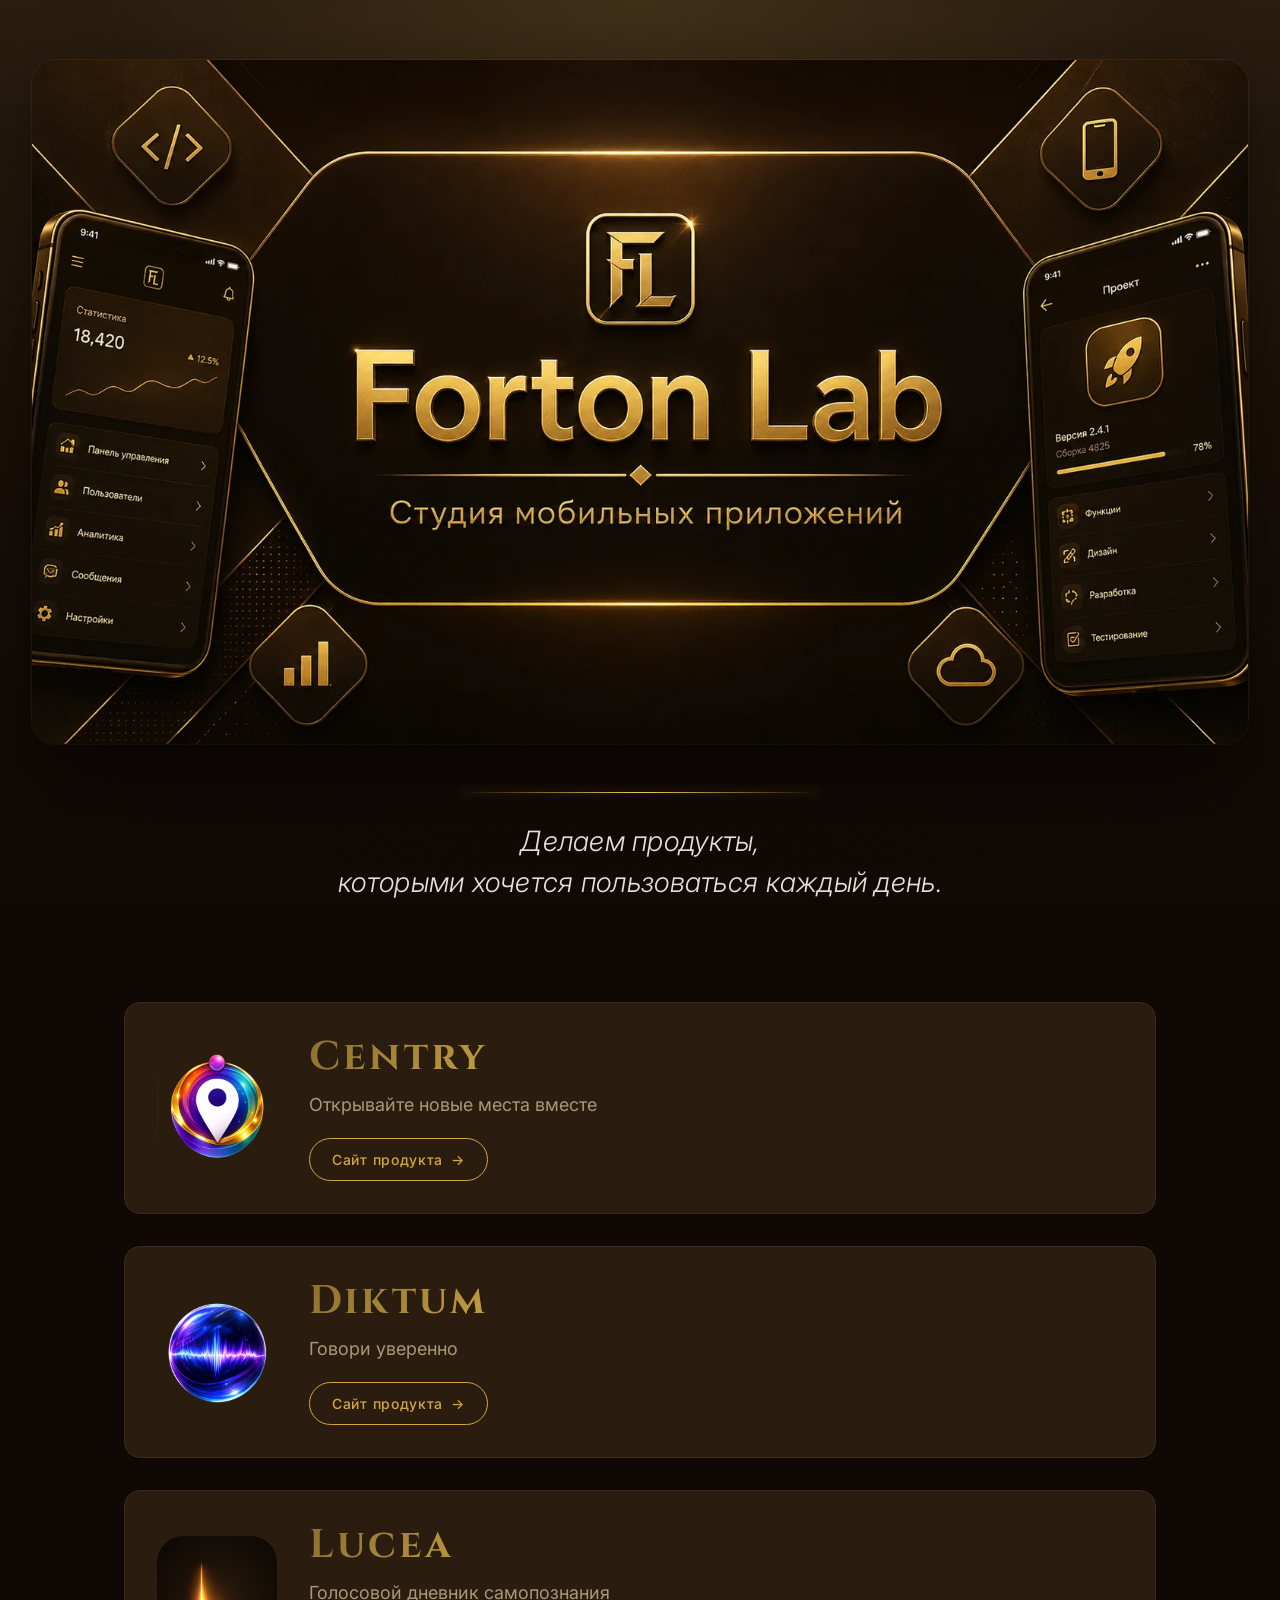
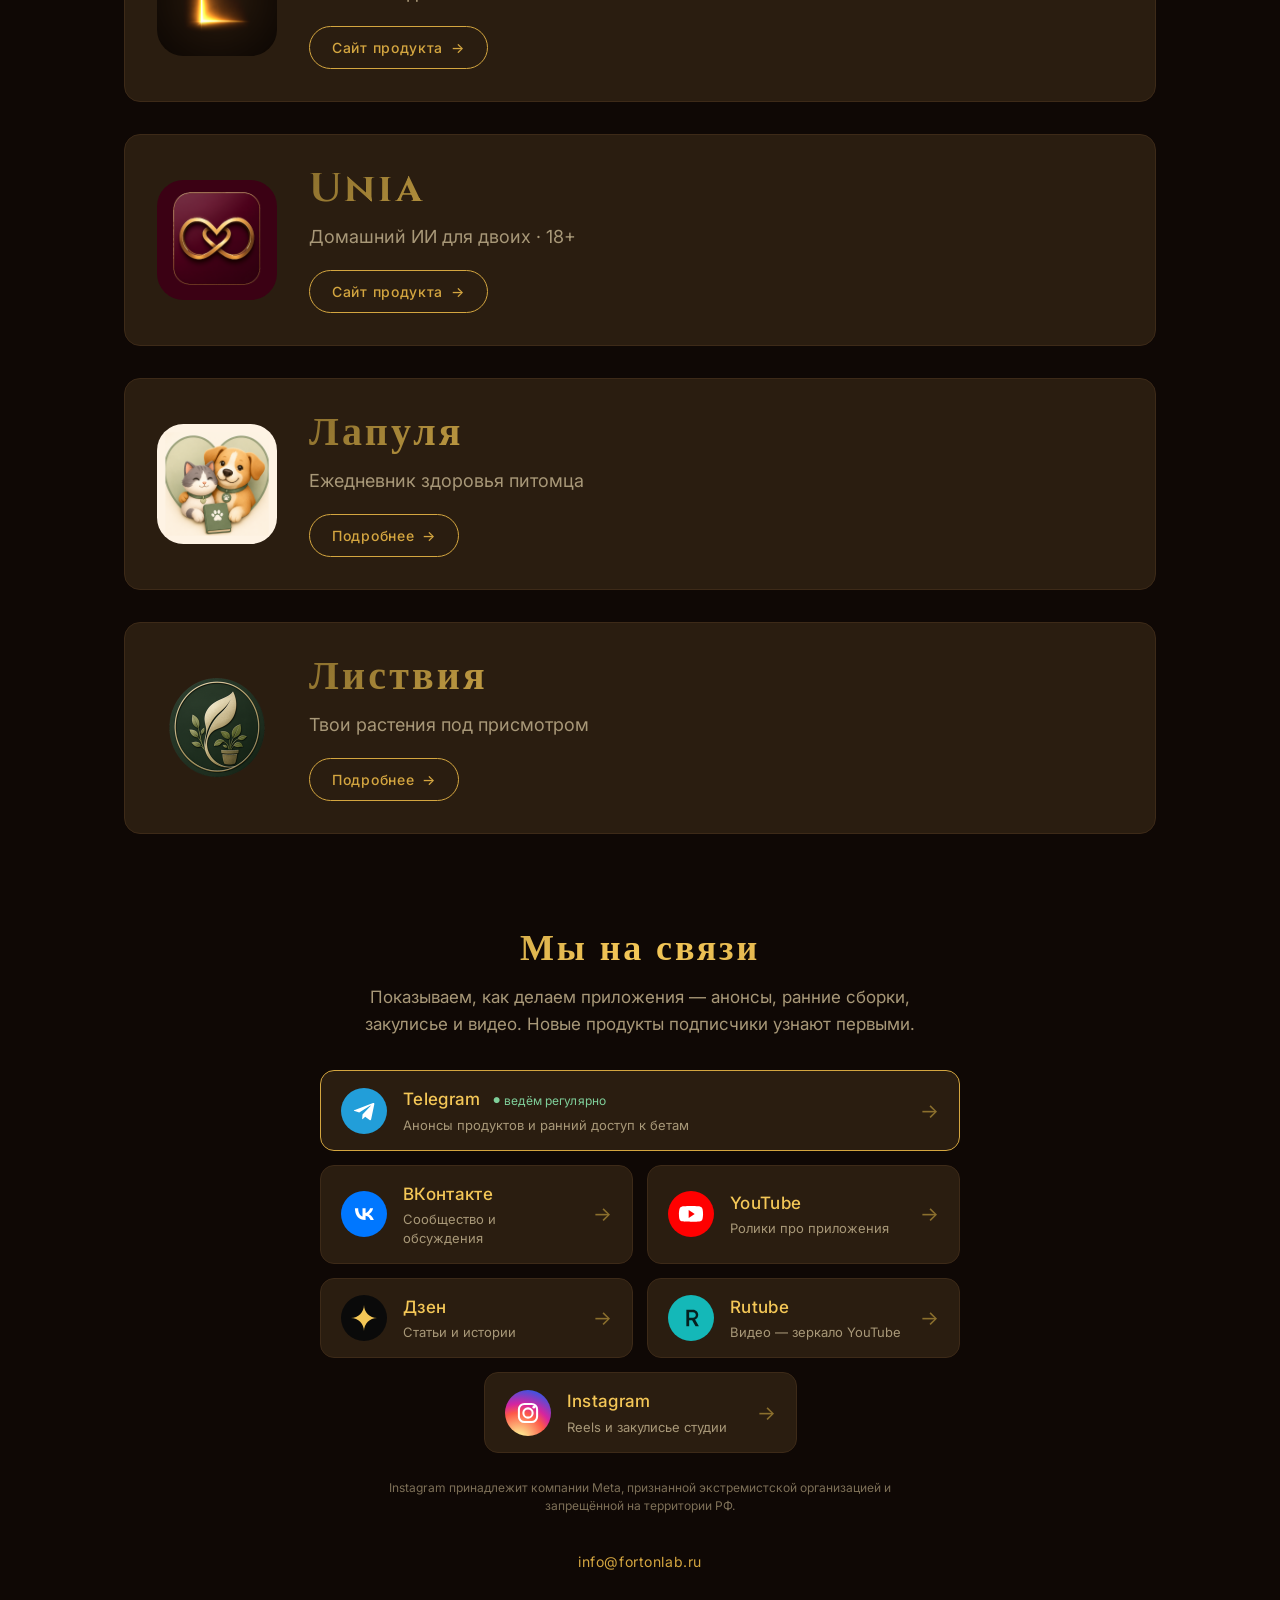
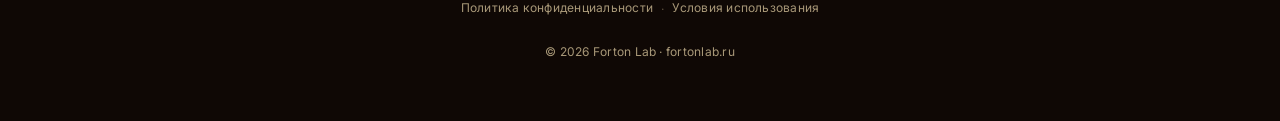
==== commit 4dcf87c5: "feat(community): добавлен Instagram в блок «Мы на связи» - карточка Instagram (@forton_lab), центрир" ====
--- a/index.html
+++ b/index.html
@@ -232,7 +232,20 @@
           </span>
           <span class="channel__arrow" aria-hidden="true">→</span>
         </a>
+
+        <a class="channel channel--solo" href="https://www.instagram.com/forton_lab/" target="_blank" rel="noopener noreferrer">
+          <span class="channel__badge channel__badge--ig" aria-hidden="true">
+            <svg viewBox="0 0 28 28" width="28" height="28" fill="none" xmlns="http://www.w3.org/2000/svg"><rect x="4.2" y="4.2" width="19.6" height="19.6" rx="6" stroke="currentColor" stroke-width="2.2"/><circle cx="14" cy="14" r="5" stroke="currentColor" stroke-width="2.2"/><circle cx="20.3" cy="7.7" r="1.5" fill="currentColor"/></svg>
+          </span>
+          <span class="channel__body">
+            <span class="channel__name">Instagram</span>
+            <span class="channel__desc">Reels и закулисье студии</span>
+          </span>
+          <span class="channel__arrow" aria-hidden="true">→</span>
+        </a>
       </div>
+
+      <p class="community__note">Instagram принадлежит компании Meta, признанной экстремистской организацией и запрещённой на территории РФ.</p>
     </section>
 
     <footer class="footer">
--- a/styles.css
+++ b/styles.css
@@ -290,6 +290,15 @@
   line-height: 1.6;
 }
 
+.community__note {
+  font-size: 12px;
+  line-height: 1.5;
+  color: var(--text-muted);
+  opacity: 0.72;
+  max-width: 560px;
+  margin: 26px auto 0;
+}
+
 .community__grid {
   display: grid;
   grid-template-columns: repeat(2, 1fr);
@@ -329,6 +338,13 @@
   border-color: var(--gold);
 }
 
+/* lone card in the last row of the 2-col grid — keep column width, center it */
+.channel--solo {
+  grid-column: 1 / -1;
+  justify-self: center;
+  width: calc(50% - 7px);
+}
+
 .channel__badge {
   flex: 0 0 auto;
   width: 46px;
@@ -349,6 +365,7 @@
 .channel__badge--yt { background: #FF0000; color: #fff; }
 .channel__badge--dzen { background: #0A0A0A; color: var(--gold-bright); }
 .channel__badge--rt { background: #14B8B8; color: #06201F; }
+.channel__badge--ig { background: radial-gradient(circle at 30% 107%, #fdf497 0%, #fdf497 5%, #fd5949 45%, #d6249f 60%, #285AEB 90%); color: #fff; }
 
 .channel__body {
   flex: 1 1 auto;
@@ -542,6 +559,12 @@
     grid-template-columns: 1fr;
   }
 
+  .channel--solo {
+    grid-column: auto;
+    justify-self: stretch;
+    width: auto;
+  }
+
   .channel {
     padding: 14px 16px;
   }
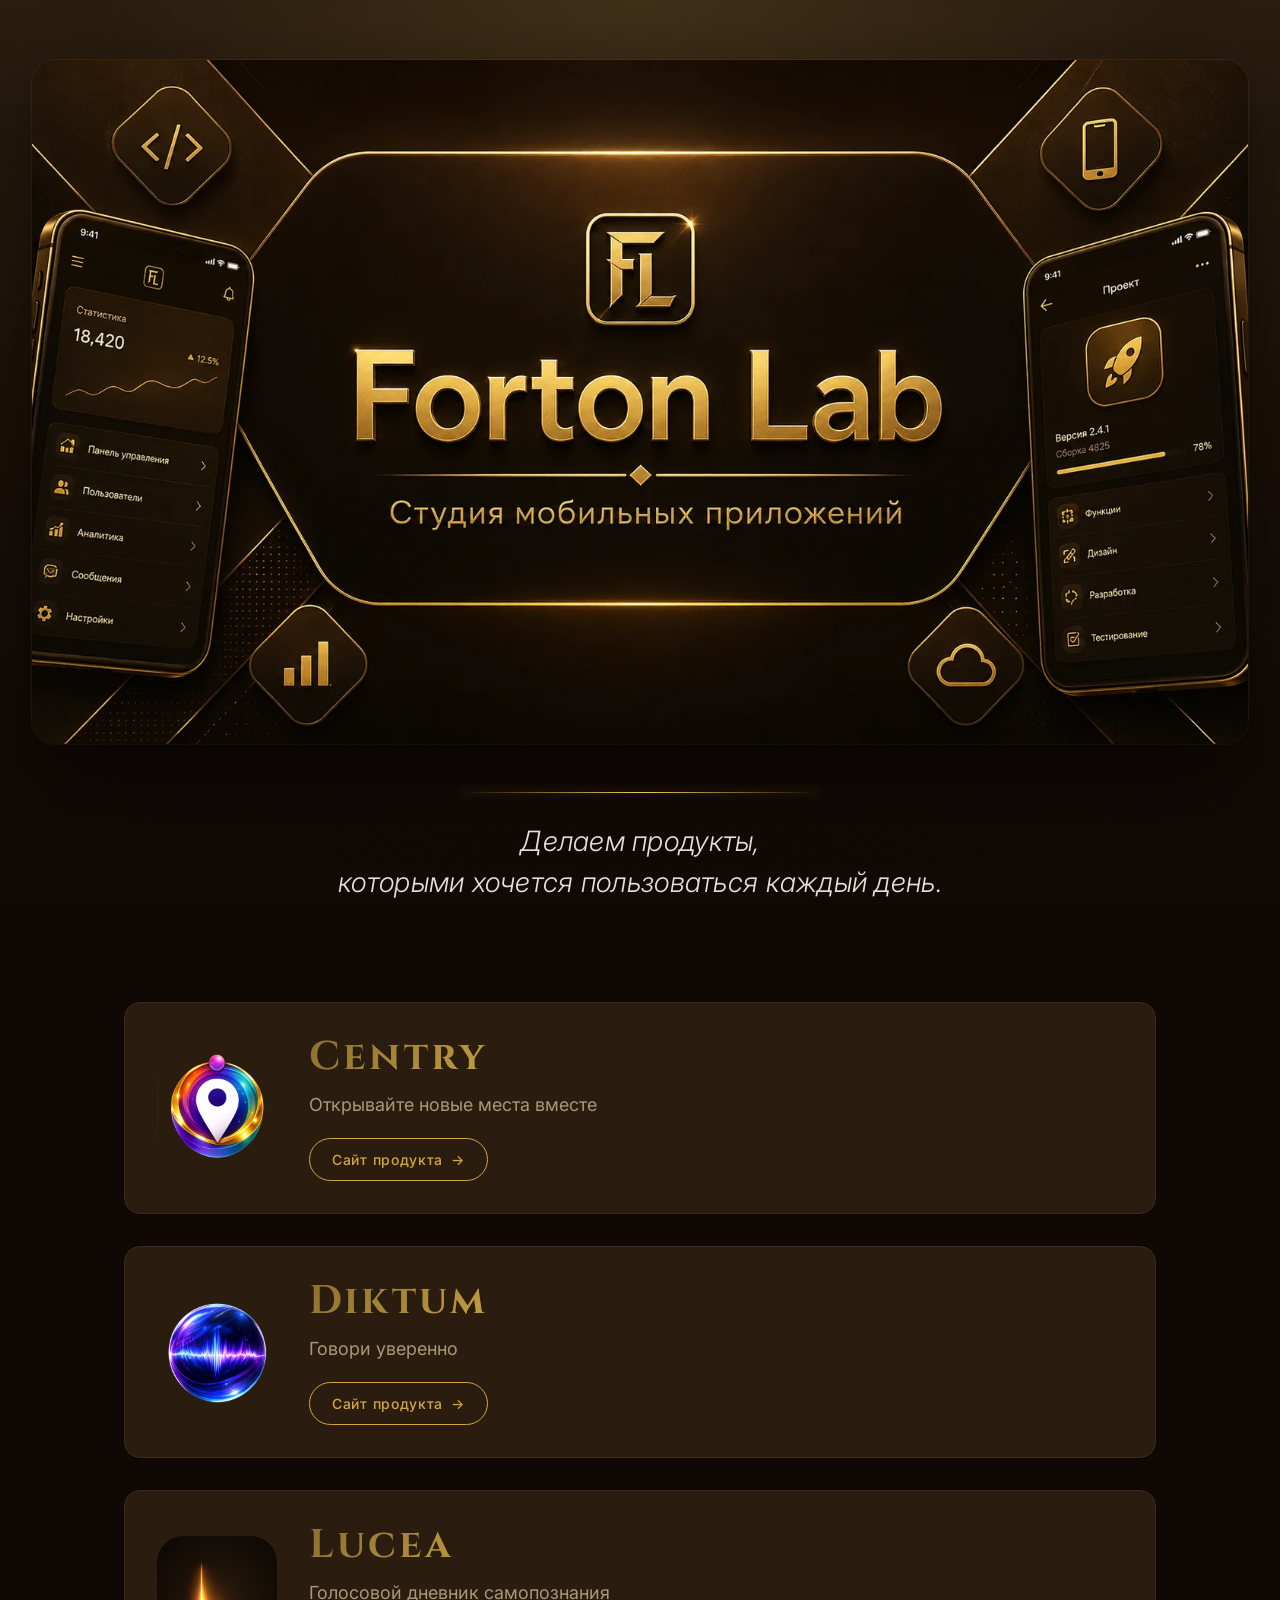
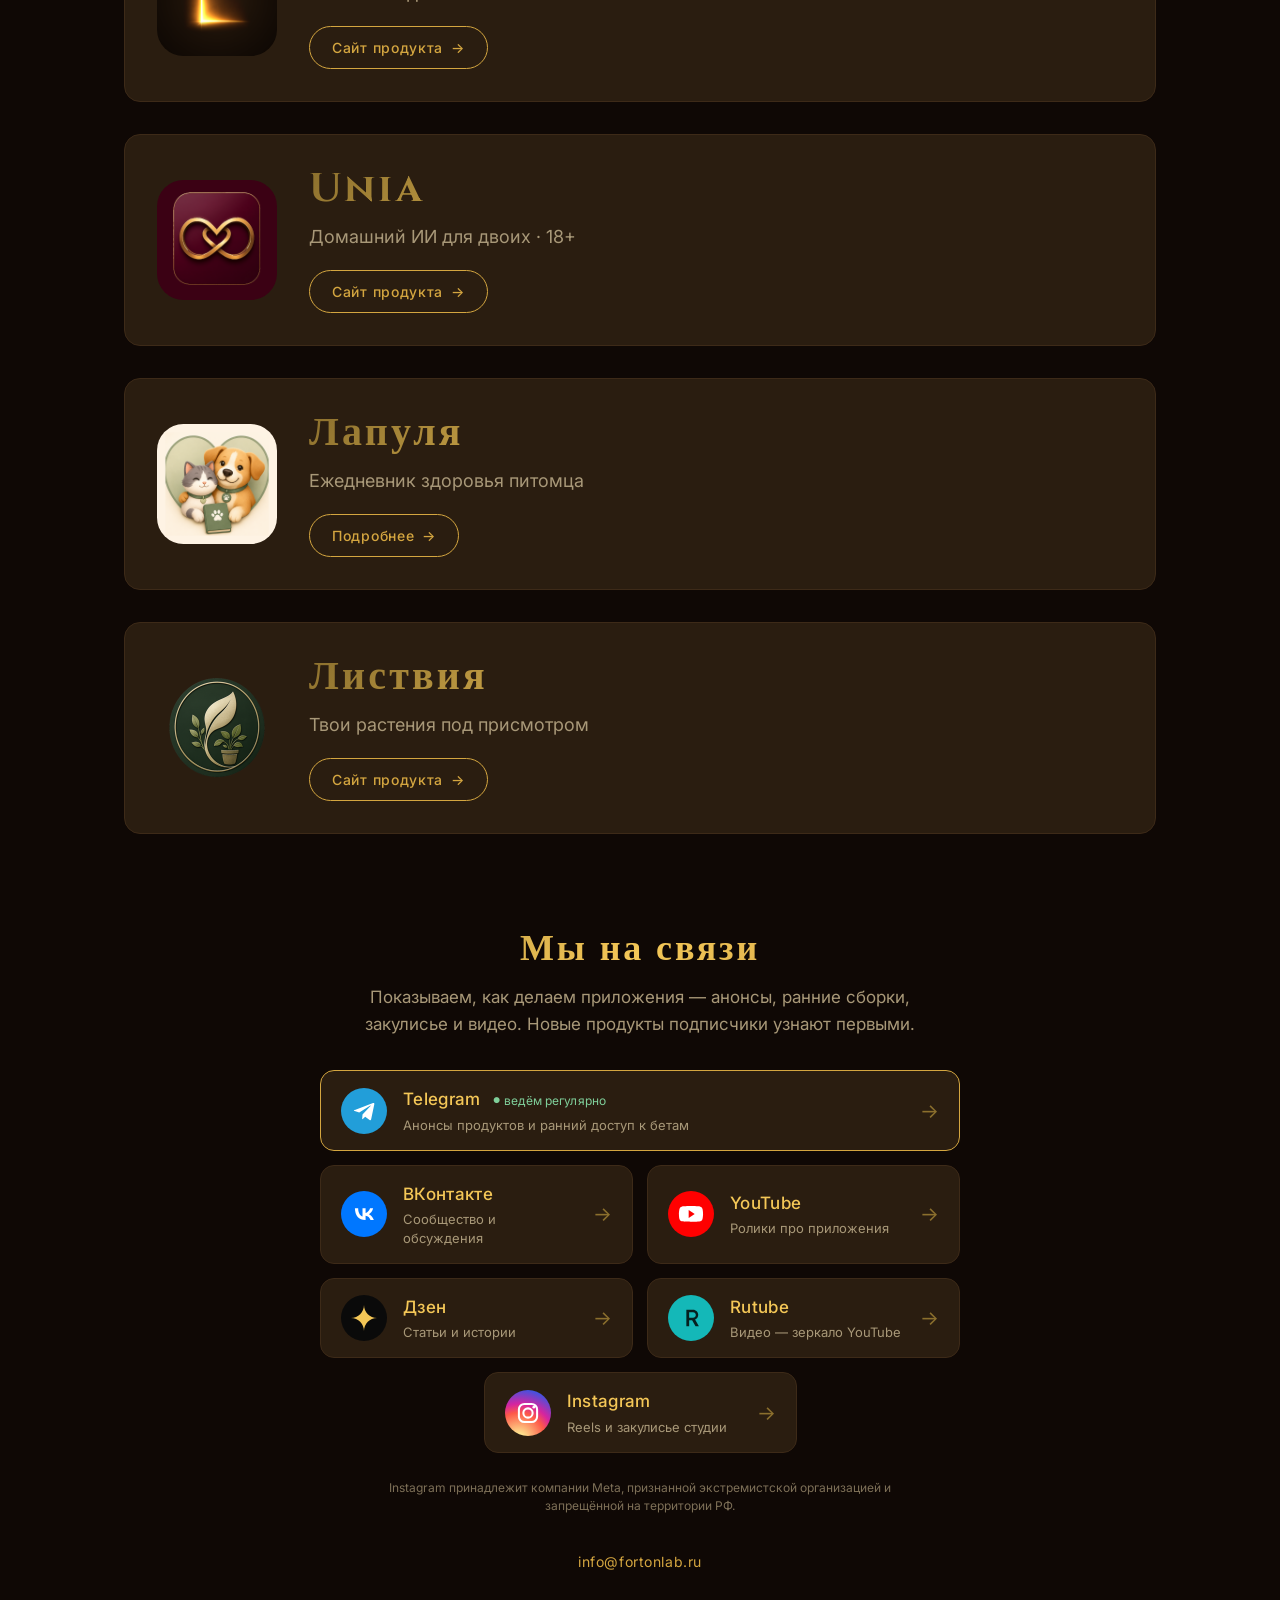
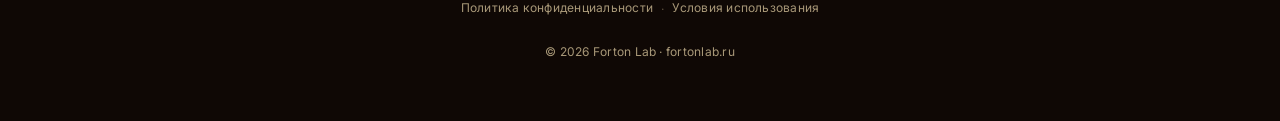
==== commit 4d0fcfd8: "feat(listvia): переезд на listviaweb.ru — редиректы и кнопка студсайта Подстраницы /listvia/{,privac" ====
--- a/index.html
+++ b/index.html
@@ -56,12 +56,13 @@
       ["luceaweb.ru", "click_app_lucea"],
       ["uniaweb.ru", "click_app_unia"],
       ["/lapulya", "click_app_lapulya"],
-      ["/listvia", "click_app_listvia"],
+      ["listviaweb.ru", "click_app_listvia"],
       ["t.me/", "click_channel_tg"],
       ["vk.com/", "click_channel_vk"],
       ["youtube.com/", "click_channel_youtube"],
       ["dzen.ru/", "click_channel_dzen"],
-      ["rutube.ru/", "click_channel_rutube"]
+      ["rutube.ru/", "click_channel_rutube"],
+      ["instagram.com/", "click_channel_instagram"]
       ];
       document.addEventListener('click', function(e) {
         var a = e.target.closest && e.target.closest('a[href]');
@@ -165,8 +166,8 @@
         <div class="product__body">
           <h2 class="product__name">Листвия</h2>
           <p class="product__tagline">Твои растения под присмотром</p>
-          <a class="product__cta" href="/listvia/">
-            Подробнее <span aria-hidden="true">→</span>
+          <a class="product__cta" href="https://listviaweb.ru" target="_blank" rel="noopener noreferrer">
+            Сайт продукта <span aria-hidden="true">→</span>
           </a>
         </div>
       </article>
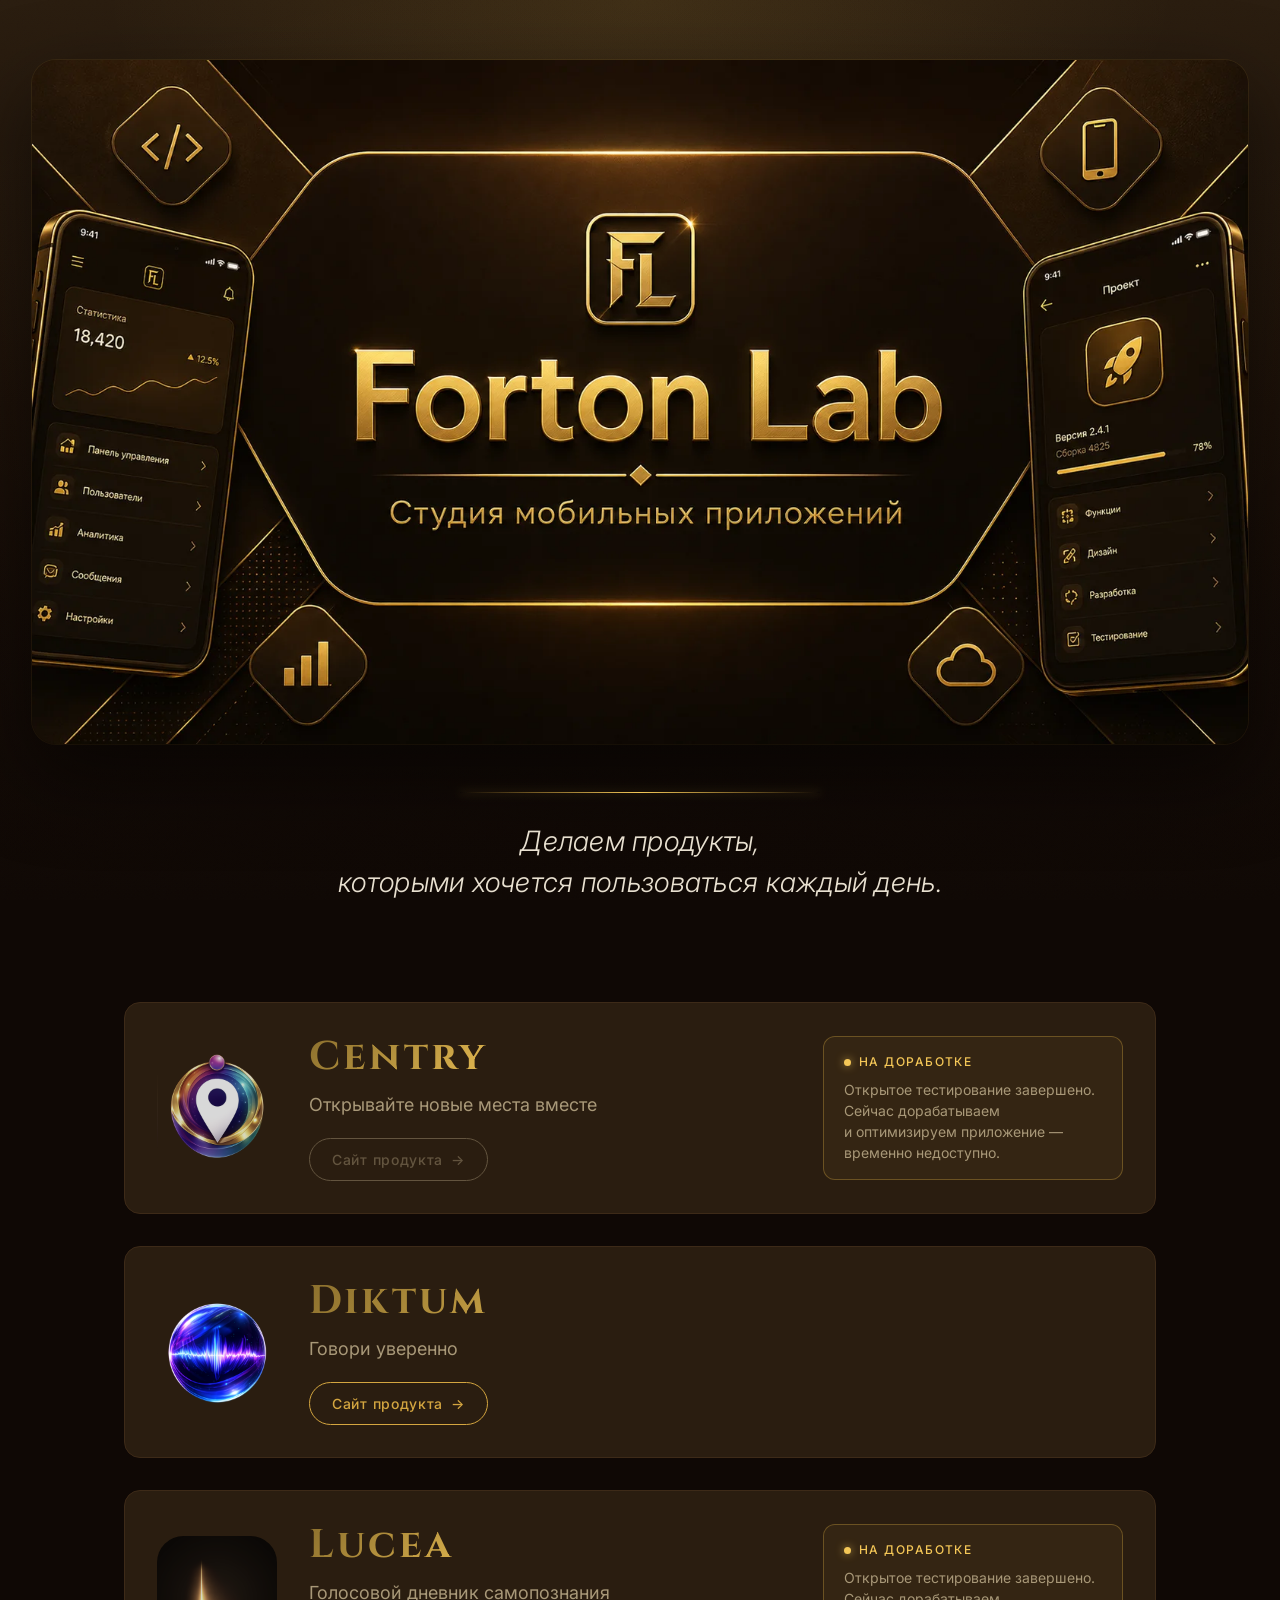
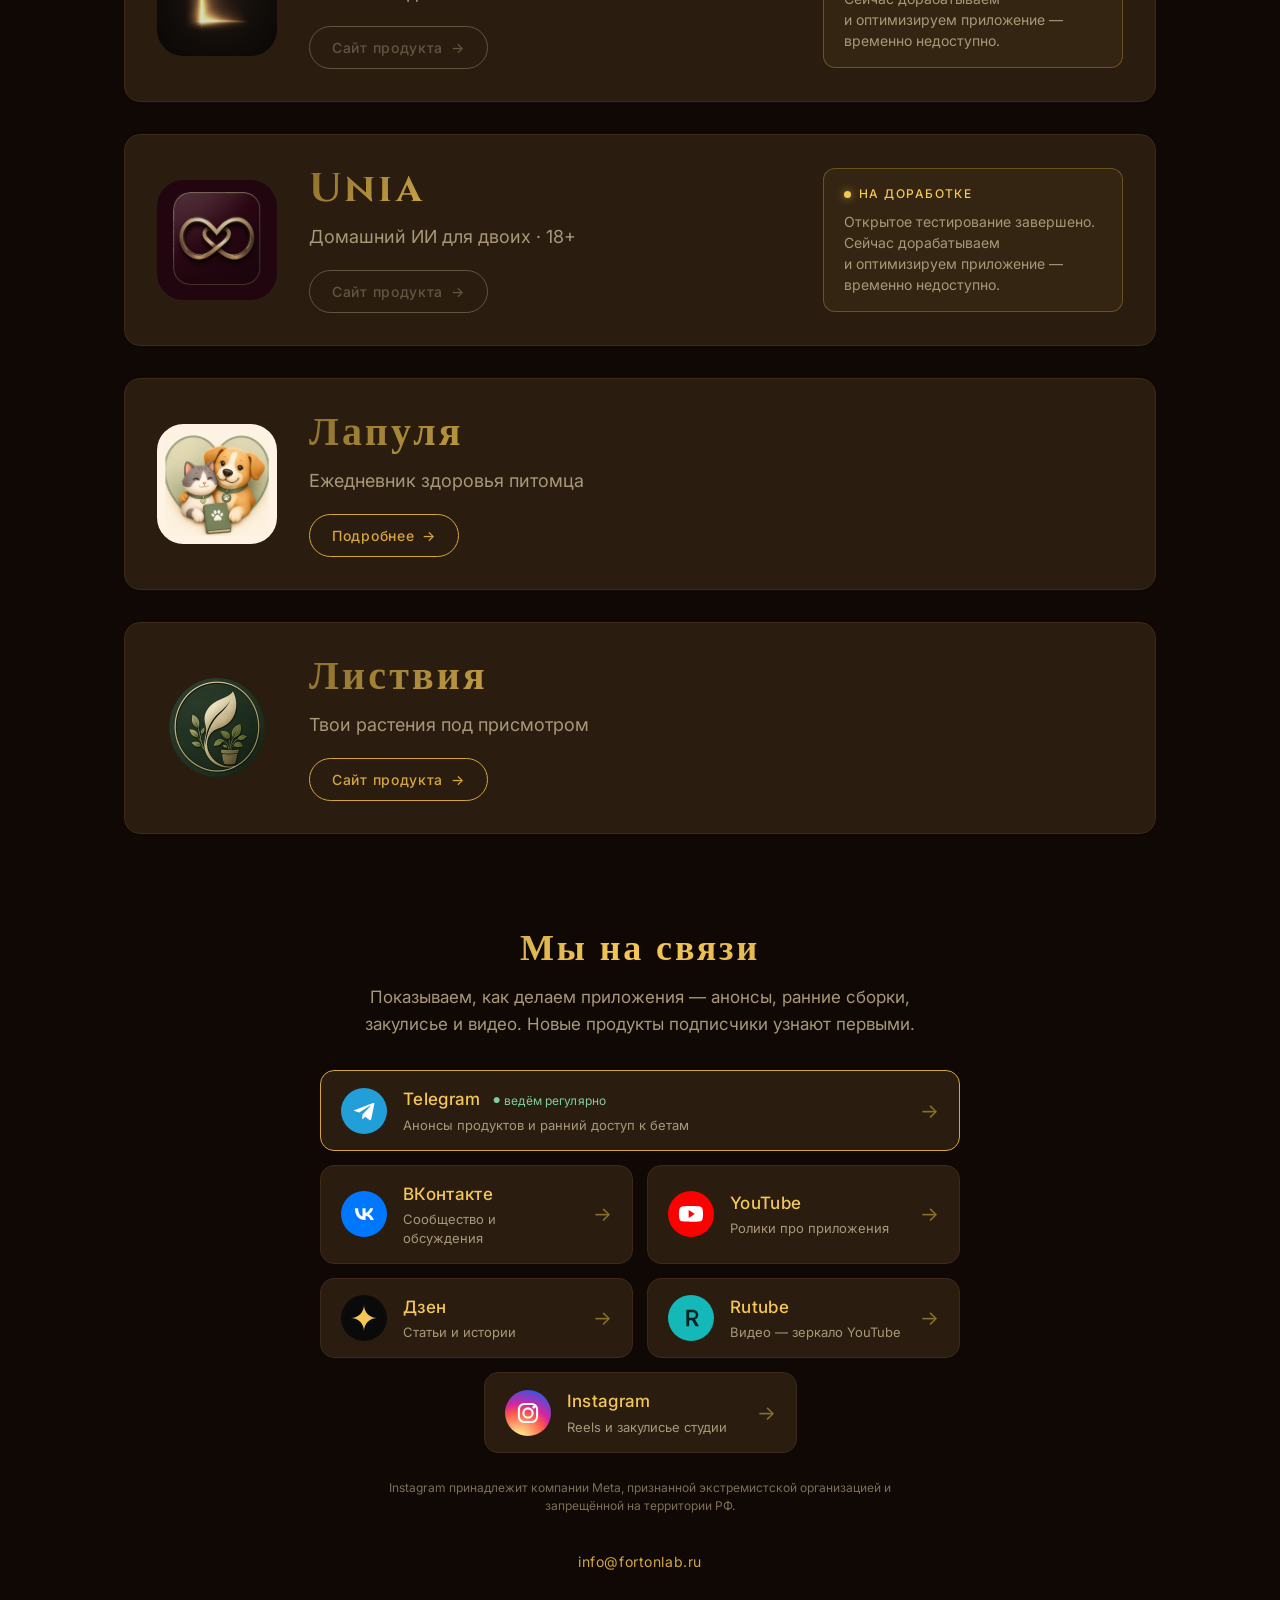
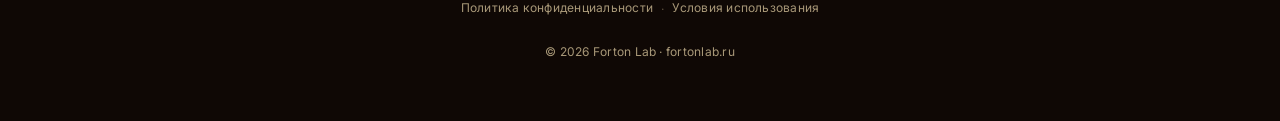
==== commit a68eab7a: "feat(products): Centry/Lucea/Unia — плашка «На доработке», кнопка сайта отключена Приложения прошли " ====
--- a/index.html
+++ b/index.html
@@ -94,17 +94,21 @@
 
     <section class="products" aria-label="Продукты студии">
 
-      <article class="product product--left">
+      <article class="product product--left product--paused">
         <div class="product__icon-wrap">
           <img class="product__icon" src="assets/centry-icon.png" alt="Centry" width="120" height="120">
         </div>
         <div class="product__body">
           <h2 class="product__name">Centry</h2>
           <p class="product__tagline">Открывайте новые места вместе</p>
-          <a class="product__cta" href="https://centryweb.ru" target="_blank" rel="noopener noreferrer">
-            Сайт продукта <span aria-hidden="true">→</span>
-          </a>
-        </div>
+          <span class="product__cta product__cta--disabled" aria-disabled="true">
+            Сайт продукта <span aria-hidden="true">→</span>
+          </span>
+        </div>
+        <aside class="product__notice" aria-label="Статус Centry">
+          <p class="product__notice-title">На доработке</p>
+          <p class="product__notice-text">Открытое тестирование завершено. Сейчас дорабатываем и&nbsp;оптимизируем приложение&nbsp;— временно недоступно.</p>
+        </aside>
       </article>
 
       <article class="product">
@@ -120,30 +124,38 @@
         </div>
       </article>
 
-      <article class="product">
+      <article class="product product--paused">
         <div class="product__icon-wrap">
           <img class="product__icon" src="assets/lucea-icon.png" alt="Lucea" width="120" height="120">
         </div>
         <div class="product__body">
           <h2 class="product__name">Lucea</h2>
           <p class="product__tagline">Голосовой дневник самопознания</p>
-          <a class="product__cta" href="https://luceaweb.ru" target="_blank" rel="noopener noreferrer">
-            Сайт продукта <span aria-hidden="true">→</span>
-          </a>
-        </div>
-      </article>
-
-      <article class="product">
+          <span class="product__cta product__cta--disabled" aria-disabled="true">
+            Сайт продукта <span aria-hidden="true">→</span>
+          </span>
+        </div>
+        <aside class="product__notice" aria-label="Статус Lucea">
+          <p class="product__notice-title">На доработке</p>
+          <p class="product__notice-text">Открытое тестирование завершено. Сейчас дорабатываем и&nbsp;оптимизируем приложение&nbsp;— временно недоступно.</p>
+        </aside>
+      </article>
+
+      <article class="product product--paused">
         <div class="product__icon-wrap">
           <img class="product__icon" src="assets/unia-icon.png" alt="Unia" width="120" height="120">
         </div>
         <div class="product__body">
           <h2 class="product__name">Unia</h2>
           <p class="product__tagline">Домашний ИИ для двоих · 18+</p>
-          <a class="product__cta" href="https://uniaweb.ru" target="_blank" rel="noopener noreferrer">
-            Сайт продукта <span aria-hidden="true">→</span>
-          </a>
-        </div>
+          <span class="product__cta product__cta--disabled" aria-disabled="true">
+            Сайт продукта <span aria-hidden="true">→</span>
+          </span>
+        </div>
+        <aside class="product__notice" aria-label="Статус Unia">
+          <p class="product__notice-title">На доработке</p>
+          <p class="product__notice-text">Открытое тестирование завершено. Сейчас дорабатываем и&nbsp;оптимизируем приложение&nbsp;— временно недоступно.</p>
+        </aside>
       </article>
 
       <article class="product">
--- a/styles.css
+++ b/styles.css
@@ -265,6 +265,60 @@
   outline-offset: 3px;
 }
 
+/* ----- Продукт на доработке: плашка + неактивная кнопка ----- */
+
+.product__notice {
+  flex: 0 1 300px;
+  display: flex;
+  flex-direction: column;
+  gap: 8px;
+  padding: 16px 20px;
+  border: 1px solid rgba(212, 166, 64, 0.35);
+  border-radius: 12px;
+  background: rgba(212, 166, 64, 0.06);
+}
+
+.product__notice-title {
+  display: flex;
+  align-items: center;
+  gap: 8px;
+  font-size: 12px;
+  font-weight: 500;
+  letter-spacing: 0.12em;
+  text-transform: uppercase;
+  color: var(--gold-bright);
+}
+
+.product__notice-title::before {
+  content: "";
+  flex: 0 0 auto;
+  width: 7px;
+  height: 7px;
+  border-radius: 50%;
+  background: var(--gold-bright);
+  box-shadow: 0 0 8px rgba(244, 199, 87, 0.7);
+}
+
+.product__notice-text {
+  font-size: 14px;
+  line-height: 1.5;
+  color: var(--text-muted);
+}
+
+.product--paused .product__icon {
+  filter: saturate(0.55) brightness(0.85);
+}
+
+.product__cta--disabled,
+.product__cta--disabled:hover {
+  border-color: var(--text-muted);
+  background: transparent;
+  color: var(--text-muted);
+  opacity: 0.45;
+  cursor: not-allowed;
+  user-select: none;
+}
+
 /* ============================================================
    4. Community / каналы студии
    ============================================================ */
@@ -551,6 +605,12 @@
     align-self: center;
   }
 
+  .product__notice {
+    flex-basis: auto;
+    width: 100%;
+    text-align: left;
+  }
+
   .community {
     padding: 40px 0 16px;
   }
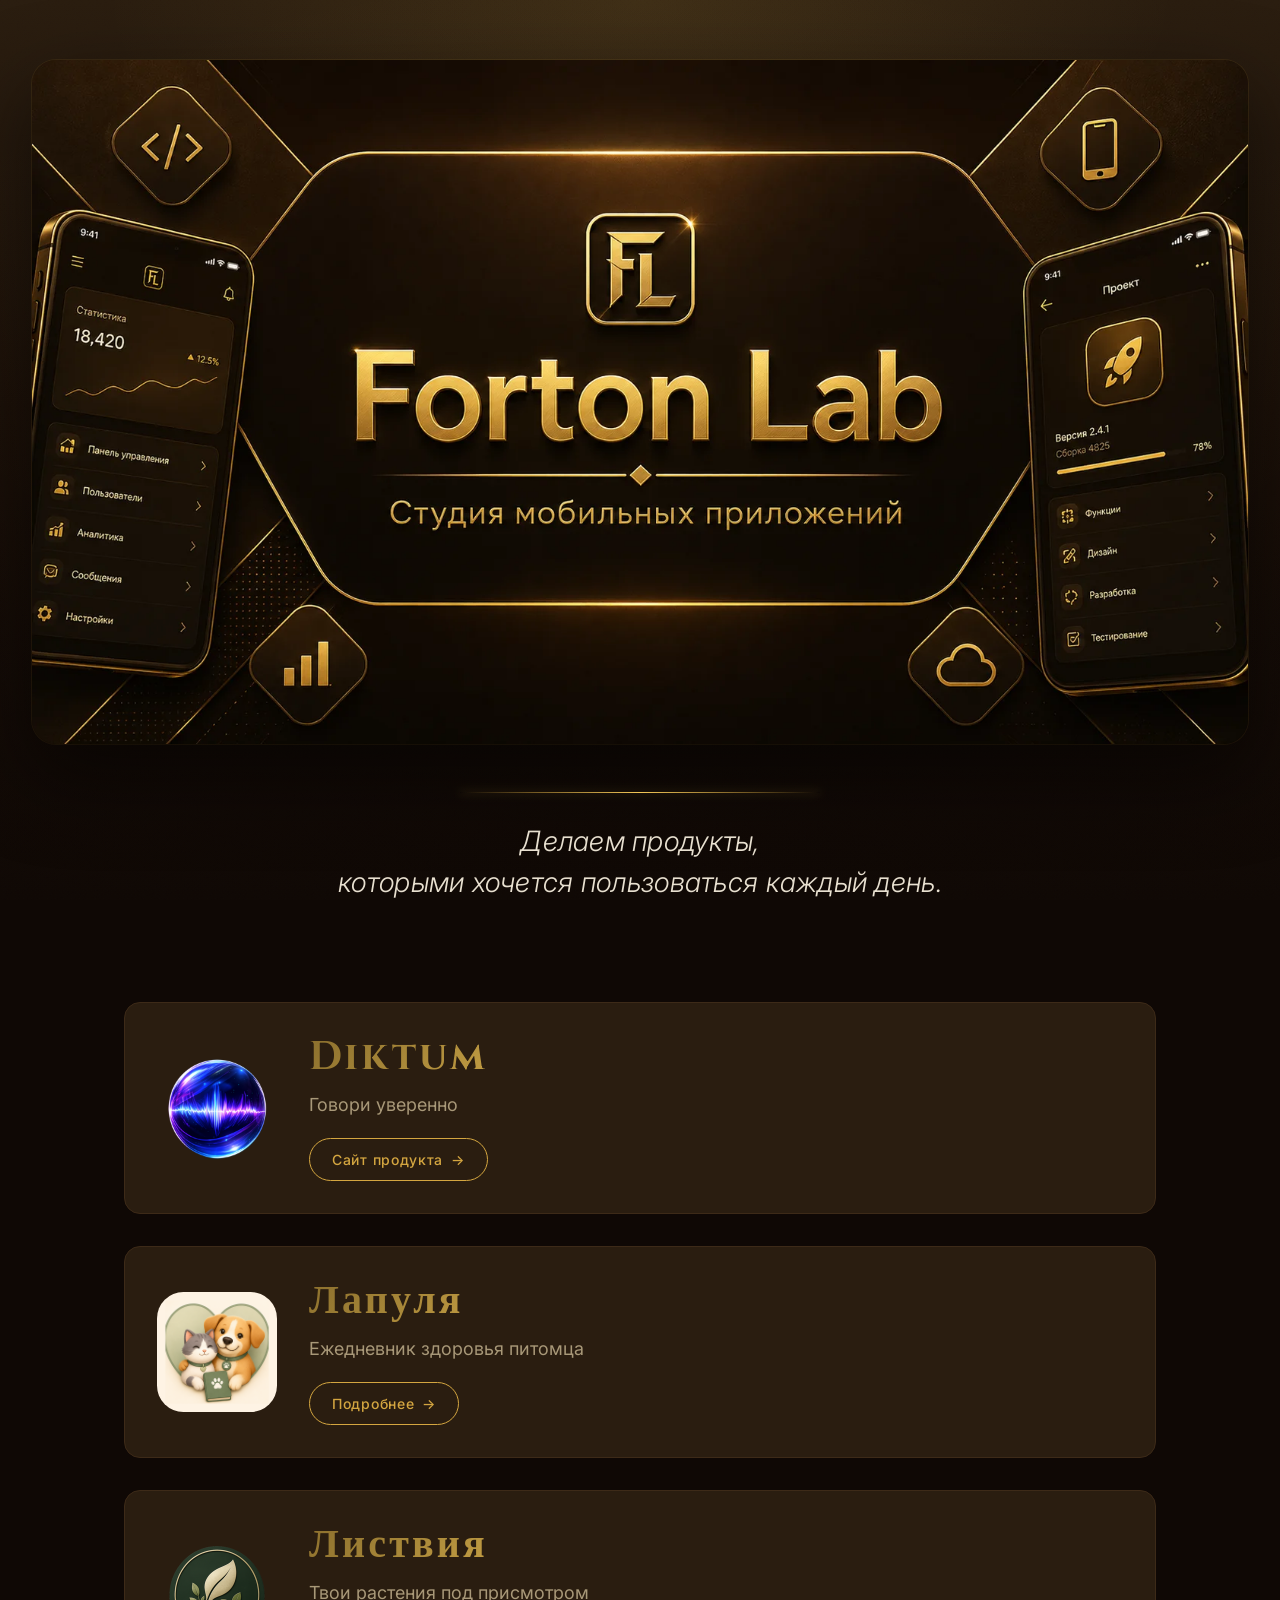
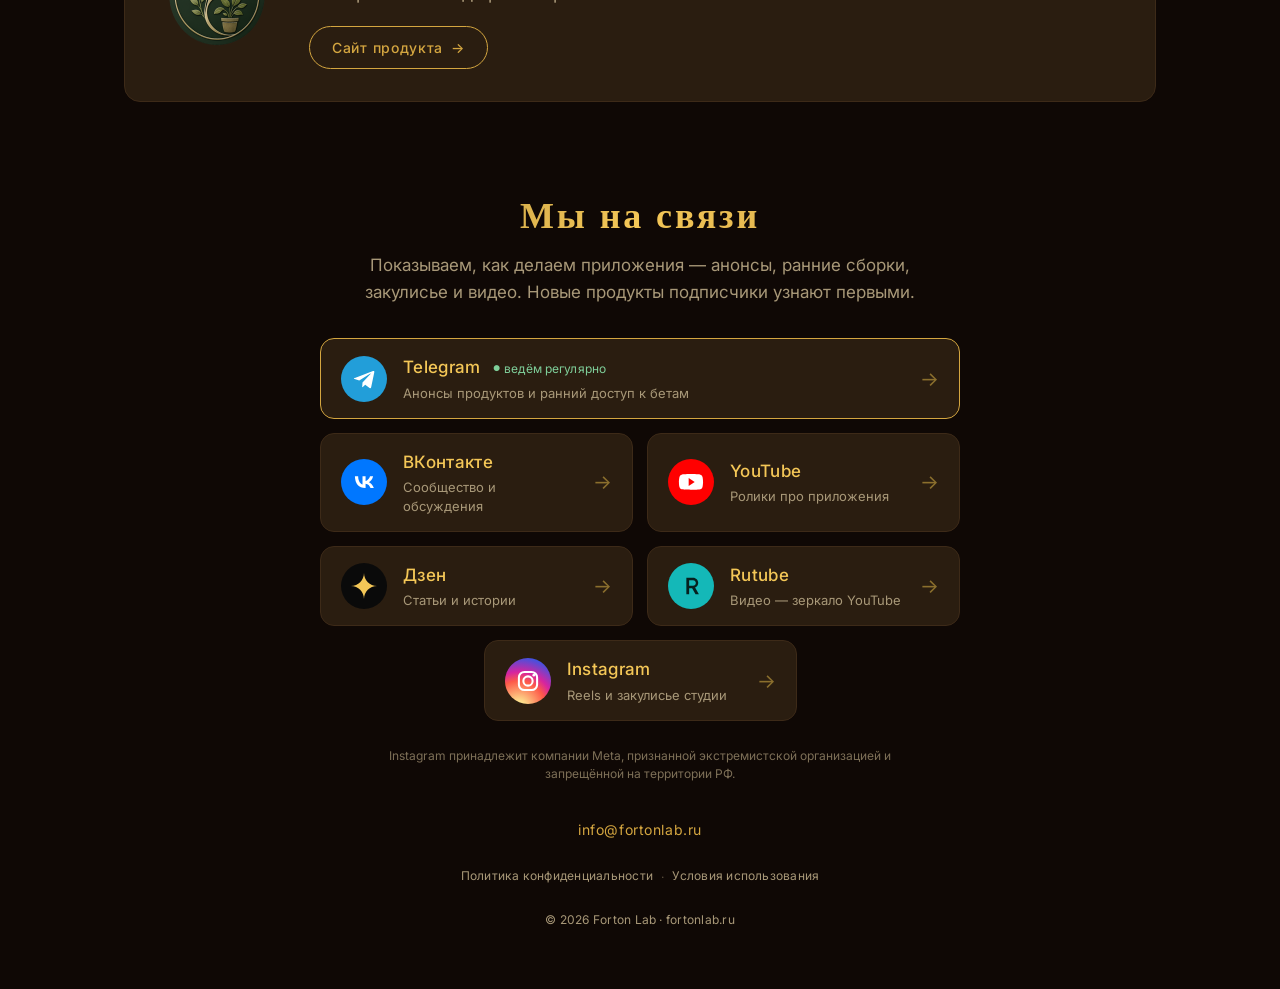
==== commit e2a89775: "chore(products): убрать закрытые Centry/Lucea/Unia с сайта студии Приложения сняты из сторов 28.09, " ====
--- a/index.html
+++ b/index.html
@@ -4,12 +4,12 @@
   <meta charset="UTF-8">
   <meta name="viewport" content="width=device-width, initial-scale=1.0">
   <title>Forton Lab — российская студия мобильных приложений</title>
-  <meta name="description" content="Forton Lab — российская студия мобильных приложений. Centry, Diktum и другие продукты для русскоязычной аудитории.">
+  <meta name="description" content="Forton Lab — российская студия мобильных приложений. Diktum, Листвия, Лапуля и другие продукты для русскоязычной аудитории.">
 
   <meta property="og:type" content="website">
   <meta property="og:url" content="https://fortonlab.ru/">
   <meta property="og:title" content="Forton Lab — российская студия мобильных приложений">
-  <meta property="og:description" content="Делаем продукты, которыми хочется пользоваться каждый день. Centry, Diktum и другие.">
+  <meta property="og:description" content="Делаем продукты, которыми хочется пользоваться каждый день. Diktum, Листвия, Лапуля и другие.">
   <meta property="og:image" content="https://fortonlab.ru/assets/og.png">
   <meta property="og:locale" content="ru_RU">
 
@@ -51,10 +51,7 @@
     <script>
     (function() {
       var rules = [
-      ["centryweb.ru", "click_app_centry"],
       ["diktumweb.ru", "click_app_diktum"],
-      ["luceaweb.ru", "click_app_lucea"],
-      ["uniaweb.ru", "click_app_unia"],
       ["/lapulya", "click_app_lapulya"],
       ["listviaweb.ru", "click_app_listvia"],
       ["t.me/", "click_channel_tg"],
@@ -94,23 +91,6 @@
 
     <section class="products" aria-label="Продукты студии">
 
-      <article class="product product--left product--paused">
-        <div class="product__icon-wrap">
-          <img class="product__icon" src="assets/centry-icon.png" alt="Centry" width="120" height="120">
-        </div>
-        <div class="product__body">
-          <h2 class="product__name">Centry</h2>
-          <p class="product__tagline">Открывайте новые места вместе</p>
-          <span class="product__cta product__cta--disabled" aria-disabled="true">
-            Сайт продукта <span aria-hidden="true">→</span>
-          </span>
-        </div>
-        <aside class="product__notice" aria-label="Статус Centry">
-          <p class="product__notice-title">На доработке</p>
-          <p class="product__notice-text">Открытое тестирование завершено. Сейчас дорабатываем и&nbsp;оптимизируем приложение&nbsp;— временно недоступно.</p>
-        </aside>
-      </article>
-
       <article class="product">
         <div class="product__icon-wrap">
           <img class="product__icon" src="assets/diktum-icon.png" alt="Diktum" width="120" height="120">
@@ -122,40 +102,6 @@
             Сайт продукта <span aria-hidden="true">→</span>
           </a>
         </div>
-      </article>
-
-      <article class="product product--paused">
-        <div class="product__icon-wrap">
-          <img class="product__icon" src="assets/lucea-icon.png" alt="Lucea" width="120" height="120">
-        </div>
-        <div class="product__body">
-          <h2 class="product__name">Lucea</h2>
-          <p class="product__tagline">Голосовой дневник самопознания</p>
-          <span class="product__cta product__cta--disabled" aria-disabled="true">
-            Сайт продукта <span aria-hidden="true">→</span>
-          </span>
-        </div>
-        <aside class="product__notice" aria-label="Статус Lucea">
-          <p class="product__notice-title">На доработке</p>
-          <p class="product__notice-text">Открытое тестирование завершено. Сейчас дорабатываем и&nbsp;оптимизируем приложение&nbsp;— временно недоступно.</p>
-        </aside>
-      </article>
-
-      <article class="product product--paused">
-        <div class="product__icon-wrap">
-          <img class="product__icon" src="assets/unia-icon.png" alt="Unia" width="120" height="120">
-        </div>
-        <div class="product__body">
-          <h2 class="product__name">Unia</h2>
-          <p class="product__tagline">Домашний ИИ для двоих · 18+</p>
-          <span class="product__cta product__cta--disabled" aria-disabled="true">
-            Сайт продукта <span aria-hidden="true">→</span>
-          </span>
-        </div>
-        <aside class="product__notice" aria-label="Статус Unia">
-          <p class="product__notice-title">На доработке</p>
-          <p class="product__notice-text">Открытое тестирование завершено. Сейчас дорабатываем и&nbsp;оптимизируем приложение&nbsp;— временно недоступно.</p>
-        </aside>
       </article>
 
       <article class="product">
--- a/styles.css
+++ b/styles.css
@@ -265,60 +265,6 @@
   outline-offset: 3px;
 }
 
-/* ----- Продукт на доработке: плашка + неактивная кнопка ----- */
-
-.product__notice {
-  flex: 0 1 300px;
-  display: flex;
-  flex-direction: column;
-  gap: 8px;
-  padding: 16px 20px;
-  border: 1px solid rgba(212, 166, 64, 0.35);
-  border-radius: 12px;
-  background: rgba(212, 166, 64, 0.06);
-}
-
-.product__notice-title {
-  display: flex;
-  align-items: center;
-  gap: 8px;
-  font-size: 12px;
-  font-weight: 500;
-  letter-spacing: 0.12em;
-  text-transform: uppercase;
-  color: var(--gold-bright);
-}
-
-.product__notice-title::before {
-  content: "";
-  flex: 0 0 auto;
-  width: 7px;
-  height: 7px;
-  border-radius: 50%;
-  background: var(--gold-bright);
-  box-shadow: 0 0 8px rgba(244, 199, 87, 0.7);
-}
-
-.product__notice-text {
-  font-size: 14px;
-  line-height: 1.5;
-  color: var(--text-muted);
-}
-
-.product--paused .product__icon {
-  filter: saturate(0.55) brightness(0.85);
-}
-
-.product__cta--disabled,
-.product__cta--disabled:hover {
-  border-color: var(--text-muted);
-  background: transparent;
-  color: var(--text-muted);
-  opacity: 0.45;
-  cursor: not-allowed;
-  user-select: none;
-}
-
 /* ============================================================
    4. Community / каналы студии
    ============================================================ */
@@ -605,12 +551,6 @@
     align-self: center;
   }
 
-  .product__notice {
-    flex-basis: auto;
-    width: 100%;
-    text-align: left;
-  }
-
   .community {
     padding: 40px 0 16px;
   }
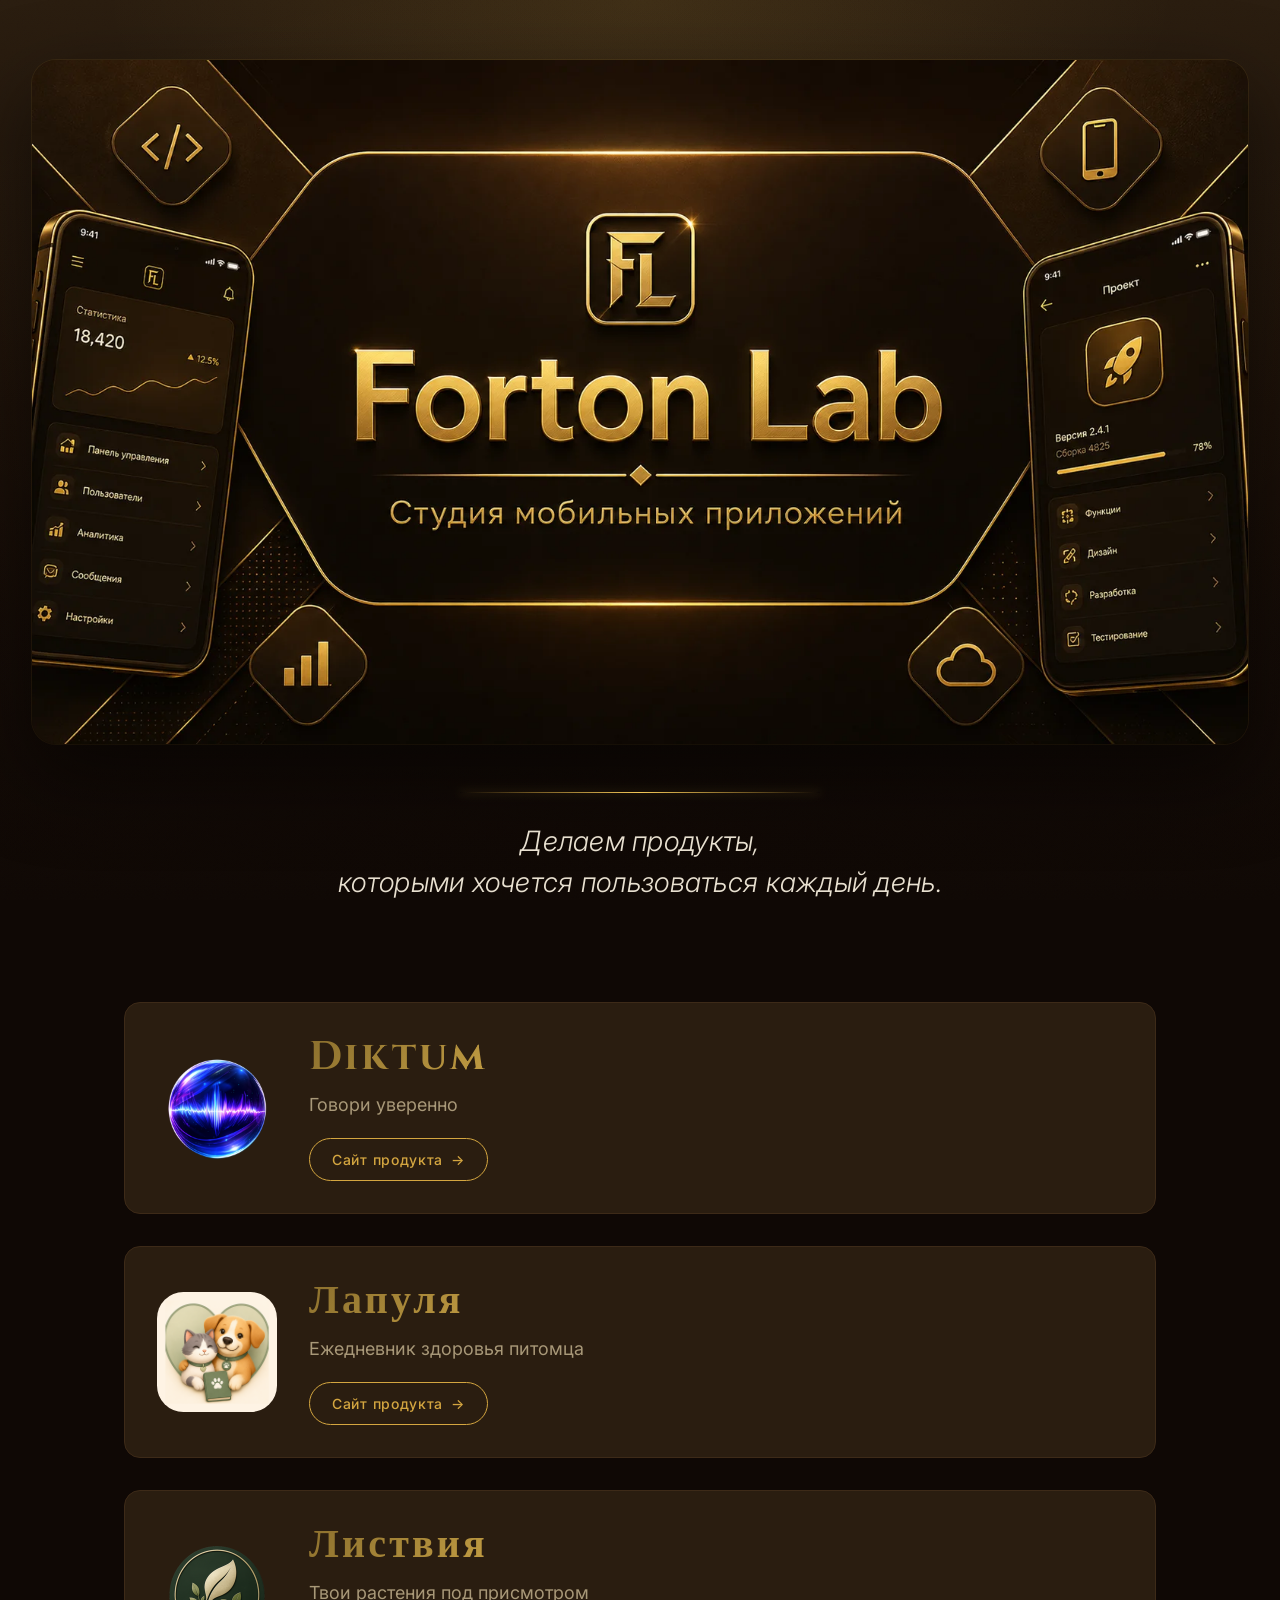
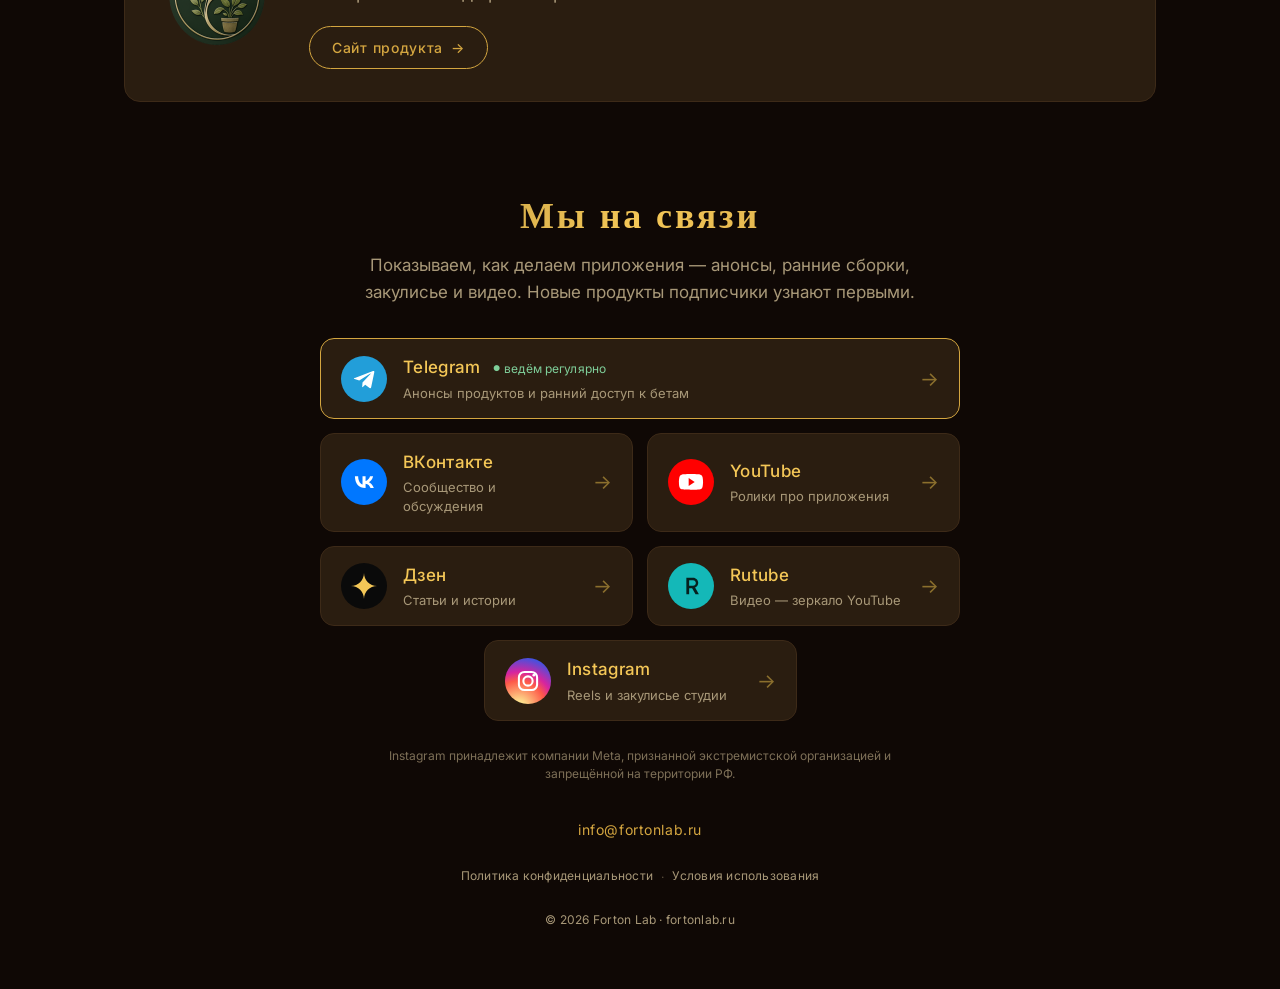
==== commit f59912a2: "feat(lapulya): переезд на lapulyaweb.ru — редиректы и кнопка студсайта Подстраницы /lapulya/{,privac" ====
--- a/index.html
+++ b/index.html
@@ -52,7 +52,7 @@
     (function() {
       var rules = [
       ["diktumweb.ru", "click_app_diktum"],
-      ["/lapulya", "click_app_lapulya"],
+      ["lapulyaweb.ru", "click_app_lapulya"],
       ["listviaweb.ru", "click_app_listvia"],
       ["t.me/", "click_channel_tg"],
       ["vk.com/", "click_channel_vk"],
@@ -111,8 +111,8 @@
         <div class="product__body">
           <h2 class="product__name">Лапуля</h2>
           <p class="product__tagline">Ежедневник здоровья питомца</p>
-          <a class="product__cta" href="/lapulya/">
-            Подробнее <span aria-hidden="true">→</span>
+          <a class="product__cta" href="https://lapulyaweb.ru" target="_blank" rel="noopener noreferrer">
+            Сайт продукта <span aria-hidden="true">→</span>
           </a>
         </div>
       </article>
